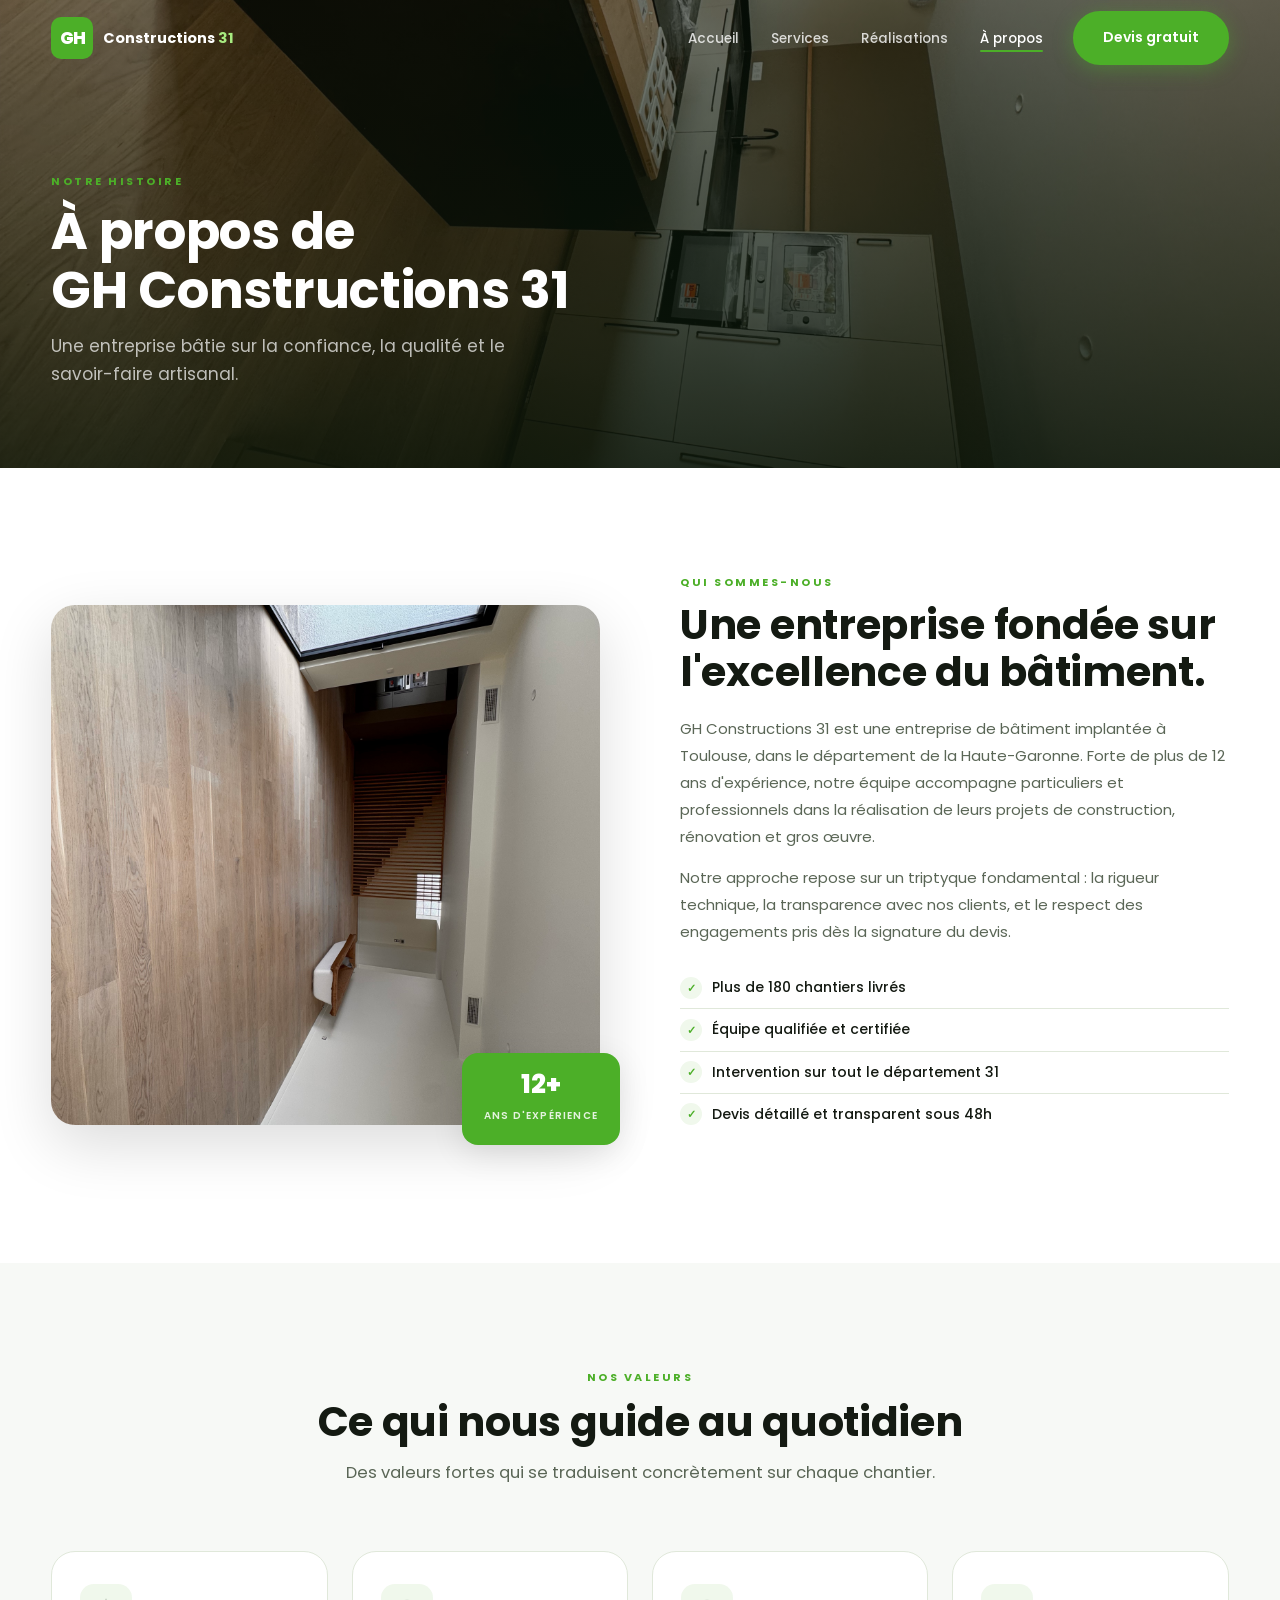
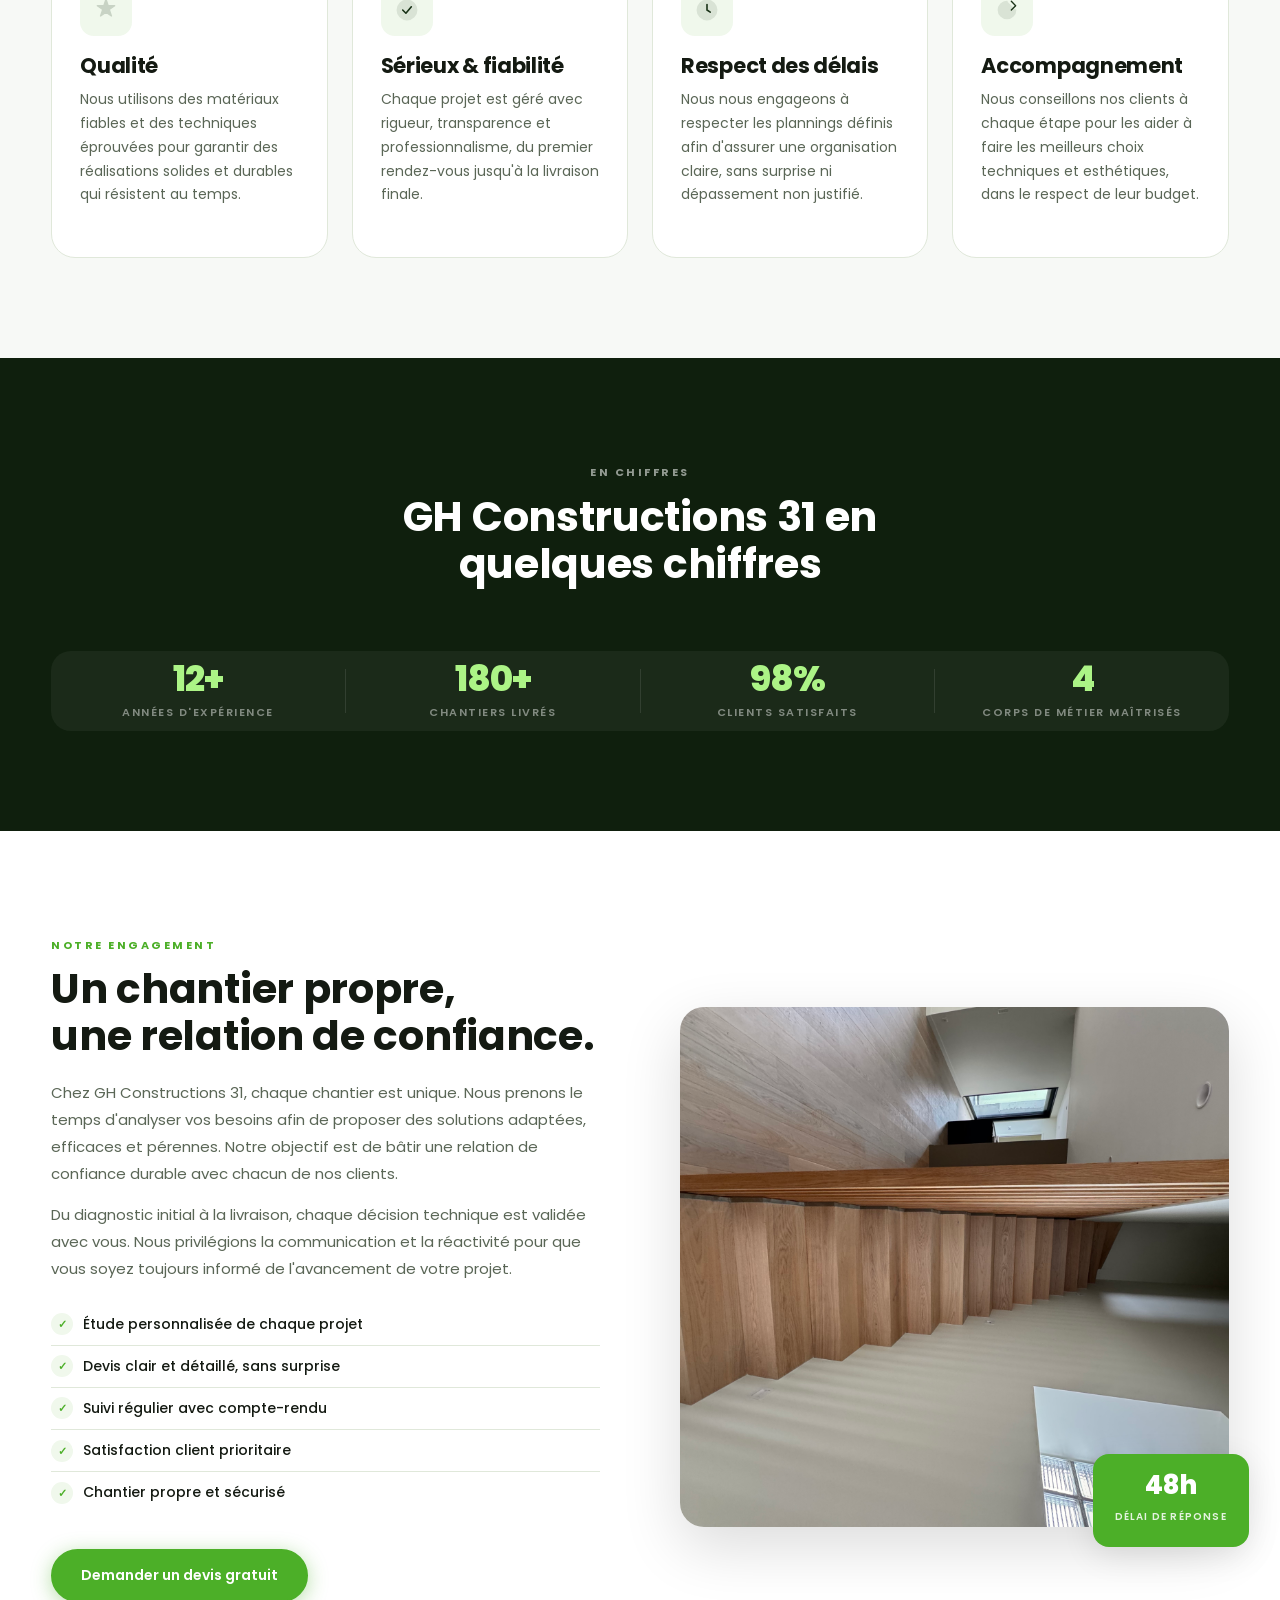
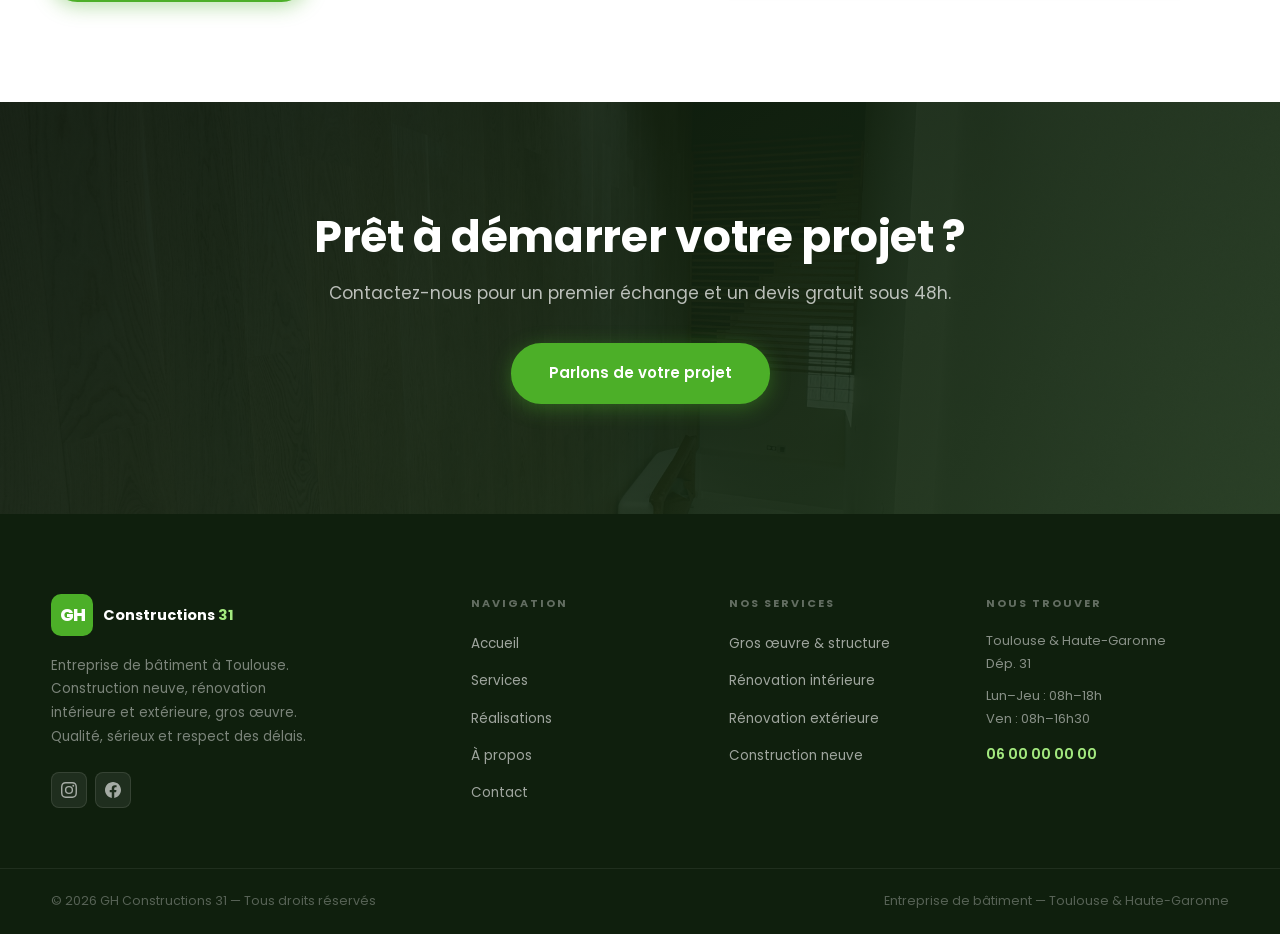
==== about.html @ eb7b786c "Site vitrine termine" ====
<!DOCTYPE html>
<html lang="fr">
<head>
    <meta charset="UTF-8">
    <meta name="viewport" content="width=device-width, initial-scale=1.0">
    <title>À propos | GH Constructions 31 – Notre équipe</title>
    <meta name="description" content="Découvrez l'équipe GH Constructions 31, entreprise de bâtiment à Toulouse. Savoir-faire, valeurs et engagement qualité depuis plus de 12 ans.">
    <link rel="preconnect" href="https://fonts.googleapis.com">
    <link rel="preconnect" href="https://fonts.gstatic.com" crossorigin>
    <link href="https://fonts.googleapis.com/css2?family=Poppins:wght@300;400;500;600;700;800&display=swap" rel="stylesheet">
    <link rel="stylesheet" href="css/style.css">
</head>
<body>

<!-- ================= HEADER ================= -->
<header id="header">
    <div class="container header-inner">
        <a href="index.html" class="logo" aria-label="GH Constructions 31 – Accueil">
            <span class="logo-gh">GH</span>
            <span class="logo-label">Constructions <em>31</em></span>
        </a>
        <nav id="nav">
            <ul class="nav-links">
                <li><a href="index.html">Accueil</a></li>
                <li><a href="services.html">Services</a></li>
                <li><a href="realisations.html">Réalisations</a></li>
                <li><a href="about.html" class="active">À propos</a></li>
            </ul>
        </nav>
        <a href="index.html#contact" class="btn btn-primary nav-cta">Devis gratuit</a>
        <button class="burger" id="burger" aria-label="Ouvrir le menu" aria-expanded="false">
            <span></span><span></span><span></span>
        </button>
    </div>
</header>

<!-- ================= MOBILE NAV ================= -->
<div class="mobile-nav" id="mobileNav" aria-hidden="true">
    <ul>
        <li><a href="index.html">Accueil</a></li>
        <li><a href="services.html">Services</a></li>
        <li><a href="realisations.html">Réalisations</a></li>
        <li><a href="about.html">À propos</a></li>
        <li><a href="index.html#contact" class="btn btn-primary">Devis gratuit</a></li>
    </ul>
    <div class="mobile-nav-social">
        <a href="https://www.instagram.com/gh_construction_31/" target="_blank" rel="noreferrer">Instagram</a>
        <a href="https://www.facebook.com/GHCONSTRUCTIONS31/" target="_blank" rel="noreferrer">Facebook</a>
    </div>
</div>

<main>

    <!-- ================= PAGE HERO ================= -->
    <section class="page-hero" style="background-image:url('assets/chantier2.jpeg')">
        <div class="container page-hero-content">
            <span class="kicker">Notre histoire</span>
            <h1>À propos de<br>GH Constructions 31</h1>
            <p>Une entreprise bâtie sur la confiance, la qualité et le savoir-faire artisanal.</p>
        </div>
    </section>

    <!-- ================= PRÉSENTATION ================= -->
    <section class="section">
        <div class="container about-split">
            <div class="about-image fade-up">
                <img src="assets/chantier1.jpeg" alt="Chantier GH Constructions 31 – gros œuvre Toulouse" loading="lazy">
                <div class="about-badge">
                    <strong>12+</strong>
                    <span>Ans d'expérience</span>
                </div>
            </div>
            <div class="about-text fade-up">
                <span class="kicker">Qui sommes-nous</span>
                <h2>Une entreprise fondée sur l'excellence du bâtiment.</h2>
                <p>GH Constructions 31 est une entreprise de bâtiment implantée à Toulouse, dans le département de la Haute-Garonne. Forte de plus de 12 ans d'expérience, notre équipe accompagne particuliers et professionnels dans la réalisation de leurs projets de construction, rénovation et gros œuvre.</p>
                <p>Notre approche repose sur un triptyque fondamental : la rigueur technique, la transparence avec nos clients, et le respect des engagements pris dès la signature du devis.</p>
                <ul class="about-checks">
                    <li>Plus de 180 chantiers livrés</li>
                    <li>Équipe qualifiée et certifiée</li>
                    <li>Intervention sur tout le département 31</li>
                    <li>Devis détaillé et transparent sous 48h</li>
                </ul>
            </div>
        </div>
    </section>

    <!-- ================= VALEURS ================= -->
    <section class="section section-alt">
        <div class="container">
            <div class="section-header">
                <span class="kicker">Nos valeurs</span>
                <h2>Ce qui nous guide au quotidien</h2>
                <p>Des valeurs fortes qui se traduisent concrètement sur chaque chantier.</p>
            </div>
            <div class="services-grid">
                <div class="service-card">
                    <div class="service-icon">
                        <svg viewBox="0 0 48 48" fill="none"><path d="M24 4l4 12h12l-10 7 4 12-10-7-10 7 4-12L8 16h12z" stroke="currentColor" stroke-width="2.5" stroke-linejoin="round" fill="currentColor" opacity=".18"/></svg>
                    </div>
                    <h3>Qualité</h3>
                    <p>Nous utilisons des matériaux fiables et des techniques éprouvées pour garantir des réalisations solides et durables qui résistent au temps.</p>
                </div>
                <div class="service-card">
                    <div class="service-icon">
                        <svg viewBox="0 0 48 48" fill="none"><circle cx="24" cy="24" r="18" stroke="currentColor" stroke-width="2.5" fill="currentColor" opacity=".1"/><path d="M16 24l6 6 10-12" stroke="currentColor" stroke-width="3" stroke-linecap="round" stroke-linejoin="round"/></svg>
                    </div>
                    <h3>Sérieux & fiabilité</h3>
                    <p>Chaque projet est géré avec rigueur, transparence et professionnalisme, du premier rendez-vous jusqu'à la livraison finale.</p>
                </div>
                <div class="service-card">
                    <div class="service-icon">
                        <svg viewBox="0 0 48 48" fill="none"><circle cx="24" cy="24" r="18" stroke="currentColor" stroke-width="2.5" fill="currentColor" opacity=".1"/><path d="M24 14v10l6 4" stroke="currentColor" stroke-width="3" stroke-linecap="round"/></svg>
                    </div>
                    <h3>Respect des délais</h3>
                    <p>Nous nous engageons à respecter les plannings définis afin d'assurer une organisation claire, sans surprise ni dépassement non justifié.</p>
                </div>
                <div class="service-card">
                    <div class="service-icon">
                        <svg viewBox="0 0 48 48" fill="none"><path d="M24 8C15.2 8 8 15.2 8 24s7.2 16 16 16 16-7.2 16-16" stroke="currentColor" stroke-width="2.5" stroke-linecap="round" fill="currentColor" opacity=".1"/><path d="M32 8l8 8-8 8" stroke="currentColor" stroke-width="2.5" stroke-linecap="round" stroke-linejoin="round"/></svg>
                    </div>
                    <h3>Accompagnement</h3>
                    <p>Nous conseillons nos clients à chaque étape pour les aider à faire les meilleurs choix techniques et esthétiques, dans le respect de leur budget.</p>
                </div>
            </div>
        </div>
    </section>

    <!-- ================= CHIFFRES CLÉS ================= -->
    <section class="section section-dark">
        <div class="container">
            <div class="section-header section-header--light">
                <span class="kicker kicker--light">En chiffres</span>
                <h2>GH Constructions 31 en quelques chiffres</h2>
            </div>
            <div class="stats-row" style="gap:0; background:rgba(255,255,255,.05); border-radius:20px; padding:10px 0;">
                <div class="stat">
                    <strong>12+</strong>
                    <span>Années d'expérience</span>
                </div>
                <div class="stat-divider"></div>
                <div class="stat">
                    <strong>180+</strong>
                    <span>Chantiers livrés</span>
                </div>
                <div class="stat-divider"></div>
                <div class="stat">
                    <strong>98%</strong>
                    <span>Clients satisfaits</span>
                </div>
                <div class="stat-divider"></div>
                <div class="stat">
                    <strong>4</strong>
                    <span>Corps de métier maîtrisés</span>
                </div>
            </div>
        </div>
    </section>

    <!-- ================= ENGAGEMENT ================= -->
    <section class="section">
        <div class="container about-split">
            <div class="about-text fade-up">
                <span class="kicker">Notre engagement</span>
                <h2>Un chantier propre,<br>une relation de confiance.</h2>
                <p>Chez GH Constructions 31, chaque chantier est unique. Nous prenons le temps d'analyser vos besoins afin de proposer des solutions adaptées, efficaces et pérennes. Notre objectif est de bâtir une relation de confiance durable avec chacun de nos clients.</p>
                <p>Du diagnostic initial à la livraison, chaque décision technique est validée avec vous. Nous privilégions la communication et la réactivité pour que vous soyez toujours informé de l'avancement de votre projet.</p>
                <ul class="about-checks">
                    <li>Étude personnalisée de chaque projet</li>
                    <li>Devis clair et détaillé, sans surprise</li>
                    <li>Suivi régulier avec compte-rendu</li>
                    <li>Satisfaction client prioritaire</li>
                    <li>Chantier propre et sécurisé</li>
                </ul>
                <a href="index.html#contact" class="btn btn-primary" style="margin-top:8px">Demander un devis gratuit</a>
            </div>
            <div class="about-image fade-up">
                <img src="assets/chantier3.jpeg" alt="Suivi de chantier GH Constructions 31" loading="lazy">
                <div class="about-badge">
                    <strong>48h</strong>
                    <span>Délai de réponse</span>
                </div>
            </div>
        </div>
    </section>

    <!-- ================= CTA ================= -->
    <section class="cta-banner">
        <div class="cta-banner-bg" style="background-image:url('assets/chantier1.jpeg')"></div>
        <div class="cta-banner-overlay"></div>
        <div class="container cta-banner-content">
            <h2>Prêt à démarrer votre projet ?</h2>
            <p>Contactez-nous pour un premier échange et un devis gratuit sous 48h.</p>
            <a href="index.html#contact" class="btn btn-primary btn-lg">Parlons de votre projet</a>
        </div>
    </section>

</main>

<!-- ================= FOOTER ================= -->
<footer>
    <div class="container footer-grid">
        <div class="footer-brand">
            <a href="index.html" class="logo" aria-label="GH Constructions 31">
                <span class="logo-gh">GH</span>
                <span class="logo-label">Constructions <em>31</em></span>
            </a>
            <p>Entreprise de bâtiment à Toulouse. Construction neuve, rénovation intérieure et extérieure, gros œuvre. Qualité, sérieux et respect des délais.</p>
            <div class="footer-social">
                <a href="https://www.instagram.com/gh_construction_31/" target="_blank" rel="noreferrer" aria-label="Instagram">
                    <svg viewBox="0 0 24 24" fill="currentColor"><path d="M12 2.163c3.204 0 3.584.012 4.85.07 3.252.148 4.771 1.691 4.919 4.919.058 1.265.069 1.645.069 4.849 0 3.205-.012 3.584-.069 4.849-.149 3.225-1.664 4.771-4.919 4.919-1.266.058-1.644.07-4.85.07-3.204 0-3.584-.012-4.849-.07-3.26-.149-4.771-1.699-4.919-4.92-.058-1.265-.07-1.644-.07-4.849 0-3.204.013-3.583.07-4.849.149-3.227 1.664-4.771 4.919-4.919 1.266-.057 1.645-.069 4.849-.069zM12 0C8.741 0 8.333.014 7.053.072 2.695.272.273 2.69.073 7.052.014 8.333 0 8.741 0 12c0 3.259.014 3.668.072 4.948.2 4.358 2.618 6.78 6.98 6.98C8.333 23.986 8.741 24 12 24c3.259 0 3.668-.014 4.948-.072 4.354-.2 6.782-2.618 6.979-6.98.059-1.28.073-1.689.073-4.948 0-3.259-.014-3.667-.072-4.947-.196-4.354-2.617-6.78-6.979-6.98C15.668.014 15.259 0 12 0zm0 5.838a6.162 6.162 0 100 12.324 6.162 6.162 0 000-12.324zM12 16a4 4 0 110-8 4 4 0 010 8zm6.406-11.845a1.44 1.44 0 100 2.881 1.44 1.44 0 000-2.881z"/></svg>
                </a>
                <a href="https://www.facebook.com/GHCONSTRUCTIONS31/" target="_blank" rel="noreferrer" aria-label="Facebook">
                    <svg viewBox="0 0 24 24" fill="currentColor"><path d="M24 12.073c0-6.627-5.373-12-12-12s-12 5.373-12 12c0 5.99 4.388 10.954 10.125 11.854v-8.385H7.078v-3.47h3.047V9.43c0-3.007 1.792-4.669 4.533-4.669 1.312 0 2.686.235 2.686.235v2.953H15.83c-1.491 0-1.956.925-1.956 1.874v2.25h3.328l-.532 3.47h-2.796v8.385C19.612 23.027 24 18.062 24 12.073z"/></svg>
                </a>
            </div>
        </div>
        <div class="footer-nav">
            <h4>Navigation</h4>
            <ul>
                <li><a href="index.html">Accueil</a></li>
                <li><a href="services.html">Services</a></li>
                <li><a href="realisations.html">Réalisations</a></li>
                <li><a href="about.html">À propos</a></li>
                <li><a href="index.html#contact">Contact</a></li>
            </ul>
        </div>
        <div class="footer-nav">
            <h4>Nos services</h4>
            <ul>
                <li><a href="services.html">Gros œuvre & structure</a></li>
                <li><a href="services.html">Rénovation intérieure</a></li>
                <li><a href="services.html">Rénovation extérieure</a></li>
                <li><a href="services.html">Construction neuve</a></li>
            </ul>
        </div>
        <div class="footer-contact">
            <h4>Nous trouver</h4>
            <p>Toulouse &amp; Haute-Garonne<br>Dép. 31</p>
            <p>Lun–Jeu : 08h–18h<br>Ven : 08h–16h30</p>
            <a href="tel:+33600000000">06 00 00 00 00</a>
        </div>
    </div>
    <div class="footer-bottom">
        <div class="container">
            <p>© 2026 GH Constructions 31 — Tous droits réservés</p>
            <p>Entreprise de bâtiment — Toulouse &amp; Haute-Garonne</p>
        </div>
    </div>
</footer>

<script src="js/main.js"></script>
</body>
</html>
---- css/style.css ----
/* ================================================
   GH CONSTRUCTIONS 31 — CSS PREMIUM
================================================ */

/* -----------------------------------------------
   VARIABLES
----------------------------------------------- */
:root {
    --green:        #4caf28;
    --green-dark:   #0f1f0d;
    --green-mid:    #1a3318;
    --green-pale:   #f0f8ec;
    --white:        #ffffff;
    --off-white:    #f7f9f6;
    --text:         #141a12;
    --text-muted:   #5a6656;
    --border:       #e0e8da;
    --gold:         #c8a96e;
    --shadow-sm:    0 2px 12px rgba(0,0,0,.07);
    --shadow-md:    0 8px 32px rgba(0,0,0,.10);
    --shadow-lg:    0 20px 60px rgba(0,0,0,.14);
    --r-sm:  8px;
    --r-md:  16px;
    --r-lg:  24px;
    --ease:  cubic-bezier(.4,0,.2,1);
}

/* -----------------------------------------------
   RESET
----------------------------------------------- */
*, *::before, *::after { margin:0; padding:0; box-sizing:border-box; }
html { scroll-behavior:smooth; }

body {
    font-family: "Poppins", sans-serif;
    color: var(--text);
    background: var(--white);
    line-height: 1.65;
    -webkit-font-smoothing: antialiased;
}

img  { max-width:100%; display:block; }
a    { color:inherit; text-decoration:none; }
ul   { list-style:none; }

.container { width:92%; max-width:1240px; margin:0 auto; }

/* -----------------------------------------------
   TYPOGRAPHY
----------------------------------------------- */
h1,h2,h3 { font-weight:700; line-height:1.15; letter-spacing:-.3px; }
h2 { font-size:clamp(30px,3.2vw,46px); }
h3 { font-size:clamp(17px,1.8vw,21px); }

.kicker {
    display:inline-block;
    font-size:11px; font-weight:700;
    letter-spacing:2.5px; text-transform:uppercase;
    color:var(--green); margin-bottom:12px;
}
.kicker--light { color:rgba(255,255,255,.55); }

.section-header { text-align:center; max-width:660px; margin:0 auto 64px; }
.section-header h2 { margin-bottom:14px; }
.section-header p  { color:var(--text-muted); font-size:16.5px; line-height:1.7; }
.section-header--light h2 { color:var(--white); }
.section-header--light p  { color:rgba(255,255,255,.65); }

/* -----------------------------------------------
   BUTTONS
----------------------------------------------- */
.btn {
    display:inline-flex; align-items:center; gap:8px;
    padding:13px 28px;
    border-radius:999px;
    font-family:"Poppins",sans-serif; font-size:14px; font-weight:600;
    cursor:pointer; border:2px solid transparent;
    transition:all .22s var(--ease);
    white-space:nowrap;
}
.btn svg { width:17px; height:17px; flex-shrink:0; }

.btn-primary {
    background:var(--green); color:var(--white); border-color:var(--green);
    box-shadow:0 4px 20px rgba(76,175,40,.4);
}
.btn-primary:hover {
    background:var(--green-mid); border-color:var(--green-mid);
    transform:translateY(-2px); box-shadow:0 8px 28px rgba(76,175,40,.35);
}
.btn-outline {
    background:transparent; color:var(--white);
    border-color:rgba(255,255,255,.5);
}
.btn-outline:hover {
    background:var(--white); color:var(--text);
    border-color:var(--white); transform:translateY(-2px);
}
.btn-ghost {
    background:rgba(255,255,255,.1); color:var(--white);
    border-color:rgba(255,255,255,.25); backdrop-filter:blur(8px);
}
.btn-ghost:hover { background:rgba(255,255,255,.2); transform:translateY(-2px); }
.btn-lg { padding:16px 36px; font-size:15px; }
.btn-block { width:100%; justify-content:center; }

/* -----------------------------------------------
   HEADER
----------------------------------------------- */
#header {
    position:fixed; top:0; left:0; right:0; z-index:900;
    background:transparent;
    transition:background .3s, box-shadow .3s, padding .3s;
}
#header.scrolled {
    background:rgba(15,31,13,.97);
    backdrop-filter:blur(12px);
    box-shadow:0 4px 24px rgba(0,0,0,.25);
}

.header-inner {
    display:flex; align-items:center; gap:20px; height:76px;
}

/* LOGO */
.logo { display:flex; align-items:center; gap:10px; flex-shrink:0; }

.logo-gh {
    display:flex; align-items:center; justify-content:center;
    width:42px; height:42px;
    background:var(--green); color:var(--white);
    font-size:17px; font-weight:800;
    border-radius:10px; letter-spacing:-1px; flex-shrink:0;
}
.logo-label {
    font-size:14.5px; font-weight:700;
    color:var(--white); line-height:1.25;
}
.logo-label em { font-style:normal; color:rgba(180,255,140,.9); }

/* NAV */
#nav { margin-left:auto; }
.nav-links { display:flex; align-items:center; gap:32px; }
.nav-links a {
    font-size:13.5px; font-weight:500;
    color:rgba(255,255,255,.8);
    position:relative; transition:color .2s;
}
.nav-links a::after {
    content:''; position:absolute; bottom:-4px; left:0;
    width:0; height:2px; background:var(--green);
    border-radius:2px; transition:width .2s;
}
.nav-links a:hover, .nav-links a.active { color:var(--white); }
.nav-links a:hover::after, .nav-links a.active::after { width:100%; }
.nav-cta { margin-left:10px; }

/* BURGER */
.burger {
    display:none; flex-direction:column; justify-content:center; gap:5px;
    width:40px; height:40px;
    background:rgba(255,255,255,.08); border:1px solid rgba(255,255,255,.18);
    border-radius:8px; cursor:pointer; padding:8px; margin-left:auto;
    transition:background .2s;
}
.burger span { display:block; height:2px; background:var(--white); border-radius:2px; transition:all .3s; }
.burger.open span:nth-child(1) { transform:translateY(7px) rotate(45deg); }
.burger.open span:nth-child(2) { opacity:0; transform:scaleX(0); }
.burger.open span:nth-child(3) { transform:translateY(-7px) rotate(-45deg); }

/* MOBILE NAV */
.mobile-nav {
    position:fixed; inset:0; z-index:800;
    background:var(--green-dark);
    display:flex; flex-direction:column;
    align-items:center; justify-content:center; gap:32px;
    opacity:0; pointer-events:none; transform:translateY(-12px);
    transition:opacity .25s, transform .25s;
}
.mobile-nav.open { opacity:1; pointer-events:all; transform:translateY(0); }
.mobile-nav ul { display:flex; flex-direction:column; align-items:center; gap:28px; }
.mobile-nav ul a { font-size:22px; font-weight:600; color:var(--white); transition:color .2s; }
.mobile-nav ul a:hover { color:rgba(180,255,140,.9); }
.mobile-nav-social { display:flex; gap:20px; }
.mobile-nav-social a {
    font-size:12px; font-weight:600;
    color:rgba(255,255,255,.45); letter-spacing:1.5px; text-transform:uppercase;
    transition:color .2s;
}
.mobile-nav-social a:hover { color:var(--white); }

/* -----------------------------------------------
   SECTIONS
----------------------------------------------- */
.section { padding:100px 0; }
.section-dark { background:var(--green-dark); }
.section-alt  { background:var(--off-white); }

/* -----------------------------------------------
   HERO — plein écran, dégradé directionnel
----------------------------------------------- */
.hero {
    position:relative;
    min-height:100vh;
    display:flex; flex-direction:column;
    overflow:hidden;
}

.hero-bg {
    position:absolute; inset:0;
    background-size:cover; background-position:center 30%;
    will-change:transform;
}

.hero-overlay {
    position:absolute; inset:0;
    background:linear-gradient(
        105deg,
        rgba(10,22,10,.92) 0%,
        rgba(10,22,10,.82) 35%,
        rgba(10,22,10,.45) 65%,
        rgba(10,22,10,.15) 100%
    );
}

.hero-content {
    position:relative; z-index:2;
    padding:140px 0 60px;
    max-width:620px;
    flex:1;
    display:flex; flex-direction:column; justify-content:center;
}

.hero-badge {
    display:inline-flex; align-items:center; gap:6px;
    background:rgba(76,175,40,.15);
    border:1px solid rgba(76,175,40,.35);
    color:rgba(180,255,140,.9);
    font-size:11px; font-weight:600; letter-spacing:2px; text-transform:uppercase;
    padding:6px 16px; border-radius:999px; margin-bottom:28px;
    width:fit-content;
}

.hero-content h1 {
    font-size:clamp(44px,6vw,78px); font-weight:800;
    color:var(--white); line-height:1.04;
    margin-bottom:22px; letter-spacing:-2px;
}
.hero-accent { color:rgba(130,220,80,.95); font-style:italic; }

.hero-content > p {
    font-size:clamp(15px,1.4vw,18px);
    color:rgba(255,255,255,.72);
    max-width:500px; margin-bottom:38px; line-height:1.75;
}

.hero-actions { display:flex; flex-wrap:wrap; gap:12px; align-items:center; }

/* STATS BAR */
.hero-stats {
    position:relative; z-index:2;
    background:rgba(10,22,10,.75);
    backdrop-filter:blur(20px);
    border-top:1px solid rgba(255,255,255,.08);
}

.stats-row {
    display:flex; align-items:stretch;
    padding:32px 0;
}

.stat {
    flex:1; text-align:center;
    padding:0 20px;
    display:flex; flex-direction:column; align-items:center; justify-content:center;
}

.stat strong {
    display:block; font-size:clamp(26px,2.8vw,40px); font-weight:800;
    color:rgba(180,255,140,.95); letter-spacing:-1px; line-height:1;
    margin-bottom:6px;
}
.stat span {
    font-size:11px; font-weight:600; letter-spacing:1.5px; text-transform:uppercase;
    color:rgba(255,255,255,.45);
}

.stat-divider {
    width:1px; background:rgba(255,255,255,.1);
    flex-shrink:0; margin:8px 0;
}

/* SCROLL HINT */
.scroll-hint {
    position:absolute; bottom:calc(100px + 16px); left:50%;
    transform:translateX(-50%);
    z-index:2; width:38px; height:38px;
    border:1.5px solid rgba(255,255,255,.25); border-radius:50%;
    display:flex; align-items:center; justify-content:center;
    color:rgba(255,255,255,.5); animation:bounce 2.5s infinite;
}
.scroll-hint svg { width:16px; height:16px; }

@keyframes bounce {
    0%,100% { transform:translateX(-50%) translateY(0); opacity:.5; }
    50%      { transform:translateX(-50%) translateY(8px); opacity:1; }
}

/* PAGE HERO */
.page-hero {
    position:relative; padding:160px 0 80px;
    background-size:cover; background-position:center;
    min-height:52vh; display:flex; align-items:flex-end;
}
.page-hero::after {
    content:''; position:absolute; inset:0;
    background:linear-gradient(to bottom, rgba(10,22,10,.55) 0%, rgba(10,22,10,.88) 100%);
}
.page-hero-content { position:relative; z-index:1; color:var(--white); }
.page-hero-content h1 { font-size:clamp(30px,4vw,52px); color:var(--white); margin-bottom:12px; }
.page-hero-content p  { font-size:17px; color:rgba(255,255,255,.7); max-width:500px; }

/* -----------------------------------------------
   SERVICES GRID
----------------------------------------------- */
.services-intro {
    display:grid; grid-template-columns:1fr 1.15fr;
    gap:80px; align-items:center;
    margin-bottom:72px;
}
.services-intro-text .kicker { margin-bottom:10px; }
.services-intro-text h2 { margin-bottom:18px; }
.services-intro-text p { color:var(--text-muted); font-size:15.5px; line-height:1.75; margin-bottom:14px; }

.services-intro-img {
    position:relative;
    border-radius:var(--r-lg); overflow:hidden;
    box-shadow:var(--shadow-lg);
}
.services-intro-img img {
    width:100%; height:480px;
    object-fit:cover; display:block;
    transition:transform .6s var(--ease);
}
.services-intro-img:hover img { transform:scale(1.03); }
.services-intro-img::after {
    content:'';
    position:absolute; inset:0;
    background:linear-gradient(to top, rgba(10,22,10,.5) 0%, transparent 50%);
    pointer-events:none;
}

.services-grid {
    display:grid; grid-template-columns:repeat(auto-fit,minmax(250px,1fr));
    gap:24px;
}

.service-card {
    background:var(--white);
    border:1px solid var(--border);
    border-radius:var(--r-lg); padding:32px 28px;
    position:relative; overflow:hidden;
    transition:transform .25s var(--ease), box-shadow .25s var(--ease), border-color .25s var(--ease);
}
.service-card::before {
    content:''; position:absolute; top:0; left:0; right:0; height:3px;
    background:linear-gradient(90deg,var(--green),rgba(130,220,80,.6));
    transform:scaleX(0); transform-origin:left; transition:transform .3s var(--ease);
}
.service-card:hover { transform:translateY(-5px); box-shadow:var(--shadow-lg); border-color:rgba(76,175,40,.3); }
.service-card:hover::before { transform:scaleX(1); }

.service-icon {
    width:52px; height:52px; border-radius:14px;
    background:var(--green-pale); display:flex;
    align-items:center; justify-content:center;
    margin-bottom:18px; color:var(--green-mid);
}
.service-icon svg { width:26px; height:26px; }

.service-number {
    position:absolute; top:20px; right:22px;
    font-size:42px; font-weight:800; color:var(--border);
    line-height:1; letter-spacing:-2px;
}
.service-card h3 { margin-bottom:10px; }
.service-card p { color:var(--text-muted); font-size:14px; line-height:1.7; margin-bottom:18px; }

.service-link {
    font-size:13px; font-weight:600; color:var(--green);
    display:inline-flex; align-items:center; gap:4px;
    transition:gap .2s, color .2s;
}
.service-link:hover { gap:8px; color:var(--green-mid); }

/* -----------------------------------------------
   PORTFOLIO DARK
----------------------------------------------- */
.portfolio-grid {
    display:grid;
    grid-template-columns:1.5fr 1fr;
    grid-template-rows:260px 260px;
    gap:14px;
}
.portfolio-card { position:relative; border-radius:var(--r-md); overflow:hidden; cursor:pointer; }
.portfolio-card--large { grid-row:span 2; }
.portfolio-card img { width:100%; height:100%; object-fit:cover; transition:transform .5s var(--ease); }
.portfolio-card:hover img { transform:scale(1.05); }

.portfolio-overlay {
    position:absolute; inset:0;
    background:linear-gradient(to top, rgba(10,22,10,.92) 0%, rgba(10,22,10,.2) 55%, transparent 100%);
    padding:24px; display:flex; flex-direction:column; justify-content:flex-end;
    opacity:0; transition:opacity .3s;
}
.portfolio-card:hover .portfolio-overlay { opacity:1; }
.portfolio-overlay .tag {
    display:inline-block; background:var(--green); color:var(--white);
    font-size:10px; font-weight:700; letter-spacing:1.5px; text-transform:uppercase;
    padding:3px 10px; border-radius:999px; margin-bottom:7px; width:fit-content;
}
.portfolio-overlay h3 { color:var(--white); font-size:17px; margin-bottom:3px; }
.portfolio-overlay p  { color:rgba(255,255,255,.65); font-size:13px; }
.section-cta { text-align:center; margin-top:48px; }

/* -----------------------------------------------
   PROCESS STEPS
----------------------------------------------- */
.process-steps { display:flex; align-items:flex-start; }
.process-step {
    flex:1; text-align:center; padding:0 20px;
}
.step-number {
    width:60px; height:60px; background:var(--green); color:var(--white);
    border-radius:50%; font-size:18px; font-weight:800;
    display:flex; align-items:center; justify-content:center;
    margin:0 auto 18px; box-shadow:0 6px 20px rgba(76,175,40,.4);
}
.step-content h3 { font-size:15.5px; margin-bottom:8px; }
.step-content p   { font-size:13.5px; color:var(--text-muted); line-height:1.6; }
.process-connector {
    flex-shrink:0; width:50px; height:2px;
    background:rgba(76,175,40,.25); margin-top:30px; position:relative;
}
.process-connector::after {
    content:''; position:absolute; right:-5px; top:-4px;
    width:10px; height:10px; background:var(--green); border-radius:50%;
}

/* -----------------------------------------------
   ABOUT SPLIT
----------------------------------------------- */
.about-split { display:grid; grid-template-columns:1fr 1fr; gap:80px; align-items:center; }
.about-image { position:relative; }
.about-image img {
    width:100%; height:520px;
    object-fit:cover; border-radius:var(--r-lg);
    box-shadow:var(--shadow-lg);
    display:block;
}
.about-badge {
    position:absolute; bottom:-20px; right:-20px;
    background:var(--green); color:var(--white);
    padding:18px 22px; border-radius:var(--r-md);
    text-align:center; box-shadow:var(--shadow-md);
}
.about-badge strong { display:block; font-size:26px; font-weight:800; line-height:1; margin-bottom:4px; }
.about-badge span   { font-size:10px; font-weight:600; letter-spacing:1.2px; text-transform:uppercase; opacity:.85; }

.about-text .kicker { margin-bottom:10px; }
.about-text h2 { margin-bottom:20px; }
.about-text p  { color:var(--text-muted); font-size:15px; line-height:1.8; margin-bottom:14px; }

.about-checks { margin:22px 0 28px; }
.about-checks li {
    display:flex; align-items:center; gap:10px;
    font-size:14px; font-weight:500; padding:9px 0;
    border-bottom:1px solid var(--border); color:var(--text);
}
.about-checks li:last-child { border-bottom:none; }
.about-checks li::before {
    content:'✓'; width:22px; height:22px; border-radius:50%;
    background:var(--green-pale); color:var(--green);
    display:flex; align-items:center; justify-content:center;
    font-size:11px; font-weight:800; flex-shrink:0;
}

/* -----------------------------------------------
   GOOGLE REVIEWS SECTION
----------------------------------------------- */
.google-rating-bar {
    display:flex; align-items:center; justify-content:center;
    gap:28px; margin-bottom:52px; flex-wrap:wrap;
}
.google-badge {
    display:flex; align-items:center; gap:14px;
    background:var(--white); border:1.5px solid var(--border);
    border-radius:16px; padding:16px 24px;
    box-shadow:var(--shadow-sm);
}
.google-badge-logo { width:28px; height:28px; flex-shrink:0; }
.google-badge-score strong {
    display:block; font-size:28px; font-weight:800; color:var(--text); line-height:1;
}
.google-badge-score span { font-size:12px; color:var(--text-muted); }
.google-stars { color:#f5a623; font-size:22px; letter-spacing:3px; }
.google-count { font-size:14px; color:var(--text-muted); font-weight:500; }

.reviews-grid {
    display:grid; grid-template-columns:repeat(3,1fr); gap:20px; align-items:start;
}

.review-card {
    background:var(--white); border:1.5px solid var(--border);
    border-radius:var(--r-lg); padding:28px 26px;
    box-shadow:var(--shadow-sm);
    transition:box-shadow .25s, transform .25s;
}
.review-card:hover { box-shadow:var(--shadow-md); transform:translateY(-3px); }
.review-card--featured {
    background:var(--green-dark); border-color:var(--green-dark);
    box-shadow:var(--shadow-lg);
}

.review-header { display:flex; align-items:center; gap:12px; margin-bottom:14px; }
.review-avatar {
    width:44px; height:44px; border-radius:50%; background:var(--green-pale);
    display:flex; align-items:center; justify-content:center;
    font-size:14px; font-weight:700; color:var(--green-mid); flex-shrink:0;
}
.review-card--featured .review-avatar { background:rgba(255,255,255,.12); color:var(--white); }
.review-header-text strong { display:block; font-size:14px; font-weight:600; }
.review-card--featured .review-header-text strong { color:var(--white); }
.review-header-text span { font-size:12px; color:var(--text-muted); }
.review-card--featured .review-header-text span { color:rgba(255,255,255,.45); }

.review-stars { color:#f5a623; font-size:16px; letter-spacing:2px; margin-bottom:12px; }

.review-card blockquote {
    font-size:14px; line-height:1.72; color:var(--text-muted);
    font-style:italic; border:none; padding:0;
}
.review-card--featured blockquote { color:rgba(255,255,255,.7); }

.review-date { font-size:11.5px; color:var(--text-muted); margin-top:14px; opacity:.7; }
.review-card--featured .review-date { color:rgba(255,255,255,.35); }

.reviews-cta { text-align:center; margin-top:44px; }
.reviews-cta a {
    display:inline-flex; align-items:center; gap:8px;
    font-size:14px; font-weight:600; color:var(--text);
    padding:12px 24px; border:1.5px solid var(--border);
    border-radius:999px; transition:all .2s;
}
.reviews-cta a:hover { border-color:var(--green); color:var(--green); }
.reviews-cta a svg { width:18px; height:18px; }

/* -----------------------------------------------
   CTA BANNER
----------------------------------------------- */
.cta-banner {
    position:relative; overflow:hidden;
    padding:110px 0; text-align:center;
}
.cta-banner-bg {
    position:absolute; inset:0;
    background-size:cover; background-position:center;
}
.cta-banner-overlay {
    position:absolute; inset:0;
    background:linear-gradient(135deg, rgba(10,22,10,.93) 0%, rgba(26,51,24,.88) 100%);
}
.cta-banner-content { position:relative; z-index:1; }
.cta-banner-content h2 { font-size:clamp(26px,3.5vw,44px); color:var(--white); margin-bottom:16px; }
.cta-banner-content p  { font-size:17px; color:rgba(255,255,255,.7); margin-bottom:36px; }

/* -----------------------------------------------
   CONTACT
----------------------------------------------- */
.contact-layout { display:grid; grid-template-columns:1fr 1.5fr; gap:64px; align-items:start; }
.contact-info { padding-top:4px; }
.contact-item { display:flex; align-items:flex-start; gap:14px; margin-bottom:26px; }
.contact-icon {
    width:42px; height:42px; border-radius:12px;
    background:var(--green-pale); display:flex;
    align-items:center; justify-content:center; color:var(--green); flex-shrink:0;
}
.contact-icon svg { width:19px; height:19px; }
.contact-item strong { display:block; font-size:12px; font-weight:700; text-transform:uppercase; letter-spacing:.8px; color:var(--text-muted); margin-bottom:3px; }
.contact-item a, .contact-item span { font-size:14.5px; font-weight:500; }
.contact-item a:hover { color:var(--green); }

.contact-social { display:flex; gap:10px; margin-top:28px; padding-top:24px; border-top:1px solid var(--border); }
.social-link {
    display:flex; align-items:center; gap:7px;
    padding:8px 16px; background:var(--off-white);
    border:1.5px solid var(--border); border-radius:999px;
    font-size:13px; font-weight:600; transition:all .2s;
}
.social-link svg { width:15px; height:15px; }
.social-link:hover { background:var(--green); color:var(--white); border-color:var(--green); }

.contact-form-wrap {
    background:var(--white); border:1.5px solid var(--border);
    border-radius:var(--r-lg); padding:40px; box-shadow:var(--shadow-md);
}
.form-row { display:grid; grid-template-columns:1fr 1fr; gap:14px; }
.form-group { display:flex; flex-direction:column; gap:5px; margin-bottom:14px; }
.form-group label { font-size:12.5px; font-weight:600; color:var(--text); }
.form-group input, .form-group select, .form-group textarea {
    padding:12px 15px;
    border:1.5px solid var(--border); border-radius:var(--r-sm);
    font-family:"Poppins",sans-serif; font-size:14px;
    color:var(--text); background:var(--off-white);
    transition:border-color .2s, box-shadow .2s; outline:none;
}
.form-group input:focus, .form-group select:focus, .form-group textarea:focus {
    border-color:var(--green); box-shadow:0 0 0 3px rgba(76,175,40,.12); background:var(--white);
}
.form-group textarea { resize:vertical; min-height:110px; }
.form-success { text-align:center; padding:40px 24px; display:none; }
.form-success h3 { color:var(--green); margin-bottom:8px; font-size:20px; }
.form-success p  { color:var(--text-muted); }

/* -----------------------------------------------
   FOOTER
----------------------------------------------- */
footer { background:var(--green-dark); color:var(--white); }
.footer-grid {
    display:grid; grid-template-columns:1.8fr 1fr 1fr 1.2fr;
    gap:56px; padding:80px 0 60px;
}
.footer-brand .logo { margin-bottom:18px; }
.footer-brand p { font-size:13.5px; color:rgba(255,255,255,.45); line-height:1.75; max-width:260px; margin-bottom:24px; }
.footer-social { display:flex; gap:8px; }
.footer-social a {
    width:36px; height:36px;
    background:rgba(255,255,255,.07); border:1px solid rgba(255,255,255,.1);
    border-radius:8px; display:flex; align-items:center; justify-content:center;
    color:rgba(255,255,255,.6); transition:all .2s;
}
.footer-social a svg { width:16px; height:16px; }
.footer-social a:hover { background:var(--green); border-color:var(--green); color:var(--white); }
.footer-nav h4, .footer-contact h4 {
    font-size:11px; font-weight:700; letter-spacing:2px; text-transform:uppercase;
    color:rgba(255,255,255,.35); margin-bottom:18px;
}
.footer-nav ul { display:flex; flex-direction:column; gap:11px; }
.footer-nav a { font-size:13.5px; color:rgba(255,255,255,.6); transition:color .2s; }
.footer-nav a:hover { color:rgba(180,255,140,.9); }
.footer-contact p { font-size:13px; color:rgba(255,255,255,.5); line-height:1.75; margin-bottom:10px; }
.footer-contact a { font-size:14.5px; font-weight:600; color:rgba(180,255,140,.9); }
.footer-bottom { border-top:1px solid rgba(255,255,255,.07); padding:22px 0; }
.footer-bottom .container { display:flex; justify-content:space-between; align-items:center; gap:16px; }
.footer-bottom p { font-size:12.5px; color:rgba(255,255,255,.3); }

/* -----------------------------------------------
   GALLERY (réalisations)
----------------------------------------------- */
.gallery-grid { display:grid; grid-template-columns:repeat(3,1fr); gap:18px; }
.gallery-card {
    border-radius:var(--r-md); overflow:hidden;
    position:relative; aspect-ratio:4/3;
}
.gallery-card img { width:100%; height:100%; object-fit:cover; transition:transform .45s var(--ease); }
.gallery-card:hover img { transform:scale(1.06); }
.gallery-info {
    position:absolute; bottom:0; left:0; right:0;
    background:linear-gradient(to top, rgba(10,22,10,.88) 0%, transparent 100%);
    padding:18px 16px 14px;
    transform:translateY(6px); opacity:0; transition:all .25s;
}
.gallery-card:hover .gallery-info { opacity:1; transform:translateY(0); }
.gallery-info .tag {
    display:inline-block; background:var(--green); color:var(--white);
    font-size:10px; font-weight:700; letter-spacing:1.5px; text-transform:uppercase;
    padding:2px 8px; border-radius:999px; margin-bottom:4px;
}
.gallery-info p { font-size:13px; font-weight:600; color:var(--white); }

/* -----------------------------------------------
   BEFORE/AFTER
----------------------------------------------- */
.before-after-grid { display:grid; grid-template-columns:1fr 1fr; gap:24px; margin-bottom:56px; }
.ba-card { border-radius:var(--r-md); overflow:hidden; position:relative; }
.ba-card img { width:100%; height:340px; object-fit:cover; }
.ba-label {
    position:absolute; top:14px; left:14px;
    background:rgba(10,22,10,.82); backdrop-filter:blur(8px);
    color:var(--white); font-size:11px; font-weight:700;
    letter-spacing:2px; text-transform:uppercase;
    padding:5px 14px; border-radius:999px;
}

/* -----------------------------------------------
   SERVICE DETAIL (page services)
----------------------------------------------- */
.service-detail {
    display:grid; grid-template-columns:1fr 1fr; gap:60px;
    align-items:center; margin-bottom:80px; padding-bottom:80px;
    border-bottom:1px solid var(--border);
}
.service-detail:last-of-type { border-bottom:none; }
.service-detail.reverse { direction:rtl; }
.service-detail.reverse > * { direction:ltr; }
.service-detail img {
    width:100%; height:360px; object-fit:cover;
    border-radius:var(--r-lg); box-shadow:var(--shadow-md);
}
.service-detail-text h2 { font-size:clamp(22px,2.5vw,32px); margin-bottom:14px; }
.service-detail-text p  { color:var(--text-muted); font-size:14.5px; line-height:1.78; margin-bottom:13px; }
.service-detail-list { margin-top:18px; display:grid; gap:8px; }
.service-detail-list li {
    display:flex; align-items:center; gap:9px;
    font-size:13.5px; font-weight:500;
}
.service-detail-list li::before { content:''; width:6px; height:6px; background:var(--green); border-radius:50%; flex-shrink:0; }

/* -----------------------------------------------
   ANIMATIONS AU SCROLL
   (JS ajoute .will-anim avant d'observer,
    puis .visible quand l'élément entre en vue)
----------------------------------------------- */
.will-anim {
    opacity:0; transform:translateY(22px);
    transition:opacity .55s var(--ease), transform .55s var(--ease);
}
.will-anim.visible { opacity:1; transform:translateY(0); }

/* Stagger */
.will-anim:nth-child(2) { transition-delay:.08s; }
.will-anim:nth-child(3) { transition-delay:.16s; }
.will-anim:nth-child(4) { transition-delay:.24s; }

/* -----------------------------------------------
   RESPONSIVE
----------------------------------------------- */
@media (max-width:1100px) {
    .services-intro { grid-template-columns:1fr; gap:48px; }
    .services-intro-img { order:-1; }
    .services-intro-img img { height:380px; }
    .footer-grid { grid-template-columns:1fr 1fr; gap:40px; }
    .service-detail { grid-template-columns:1fr; }
    .service-detail.reverse { direction:ltr; }
    .about-split { grid-template-columns:1fr; gap:56px; }
    .about-image img { height:380px; }
    .about-badge { bottom:-12px; right:12px; }
}

@media (max-width:900px) {
    .portfolio-grid { grid-template-columns:1fr; grid-template-rows:auto; }
    .portfolio-card--large { grid-row:span 1; }
    .portfolio-card { height:260px; }
    .portfolio-overlay { opacity:1; }
    .reviews-grid { grid-template-columns:1fr; }
    .process-steps { flex-direction:column; gap:16px; }
    .process-connector { display:none; }
    .process-step { display:flex; align-items:flex-start; gap:14px; text-align:left; }
    .step-number { margin:0; flex-shrink:0; }
    .gallery-grid { grid-template-columns:1fr 1fr; }
    .contact-layout { grid-template-columns:1fr; gap:40px; }
    .before-after-grid { grid-template-columns:1fr; }
}

@media (max-width:768px) {
    #nav, .nav-cta { display:none; }
    .burger { display:flex; }
    .section { padding:70px 0; }
    .hero-content { padding:100px 0 50px; }
    .hero-content h1 { font-size:40px; letter-spacing:-1px; }
    .stats-row { flex-wrap:wrap; }
    .stat { min-width:50%; padding:14px 0; }
    .stat-divider { display:none; }
    .footer-grid { grid-template-columns:1fr; gap:30px; padding:50px 0 36px; }
    .footer-bottom .container { flex-direction:column; text-align:center; }
    .form-row { grid-template-columns:1fr; }
    .gallery-grid { grid-template-columns:1fr; }
    .gallery-info { opacity:1; transform:none; }
}

@media (max-width:480px) {
    .hero-actions { flex-direction:column; align-items:flex-start; }
    .contact-form-wrap { padding:24px 20px; }
}
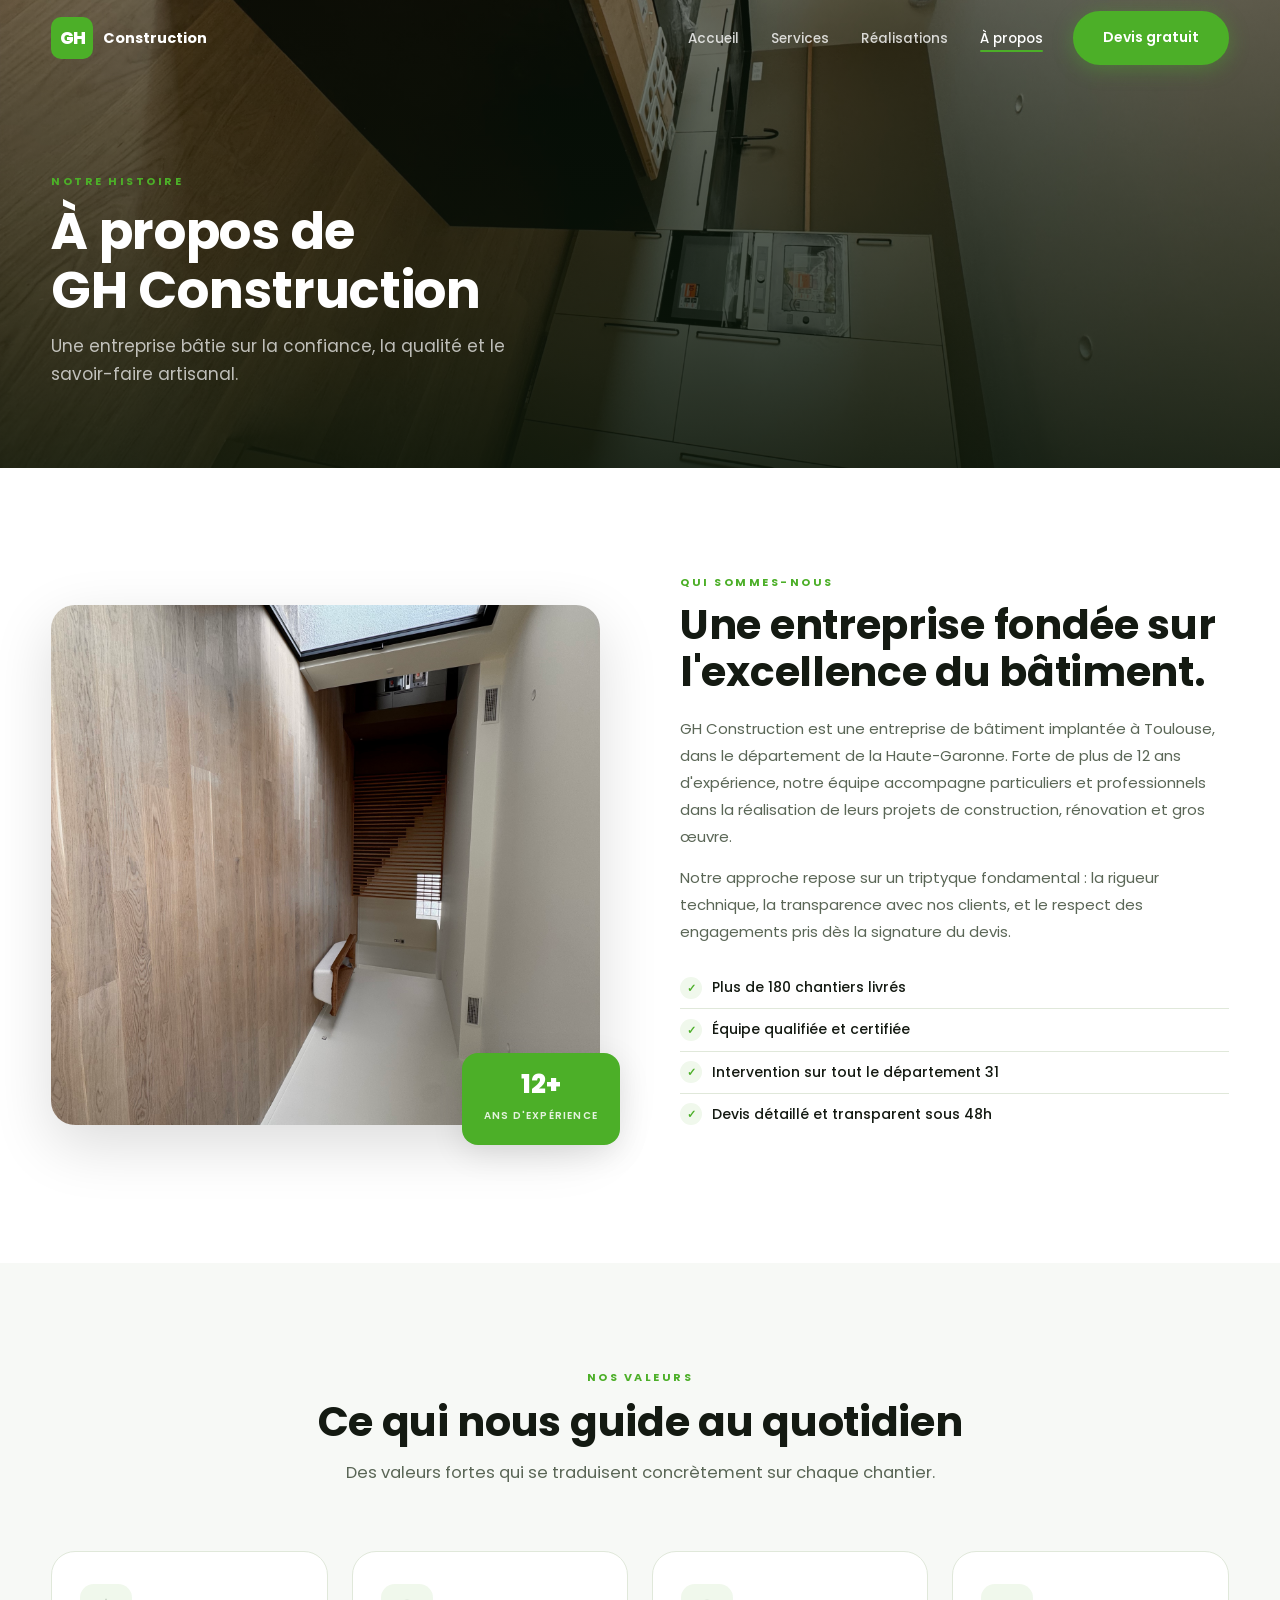
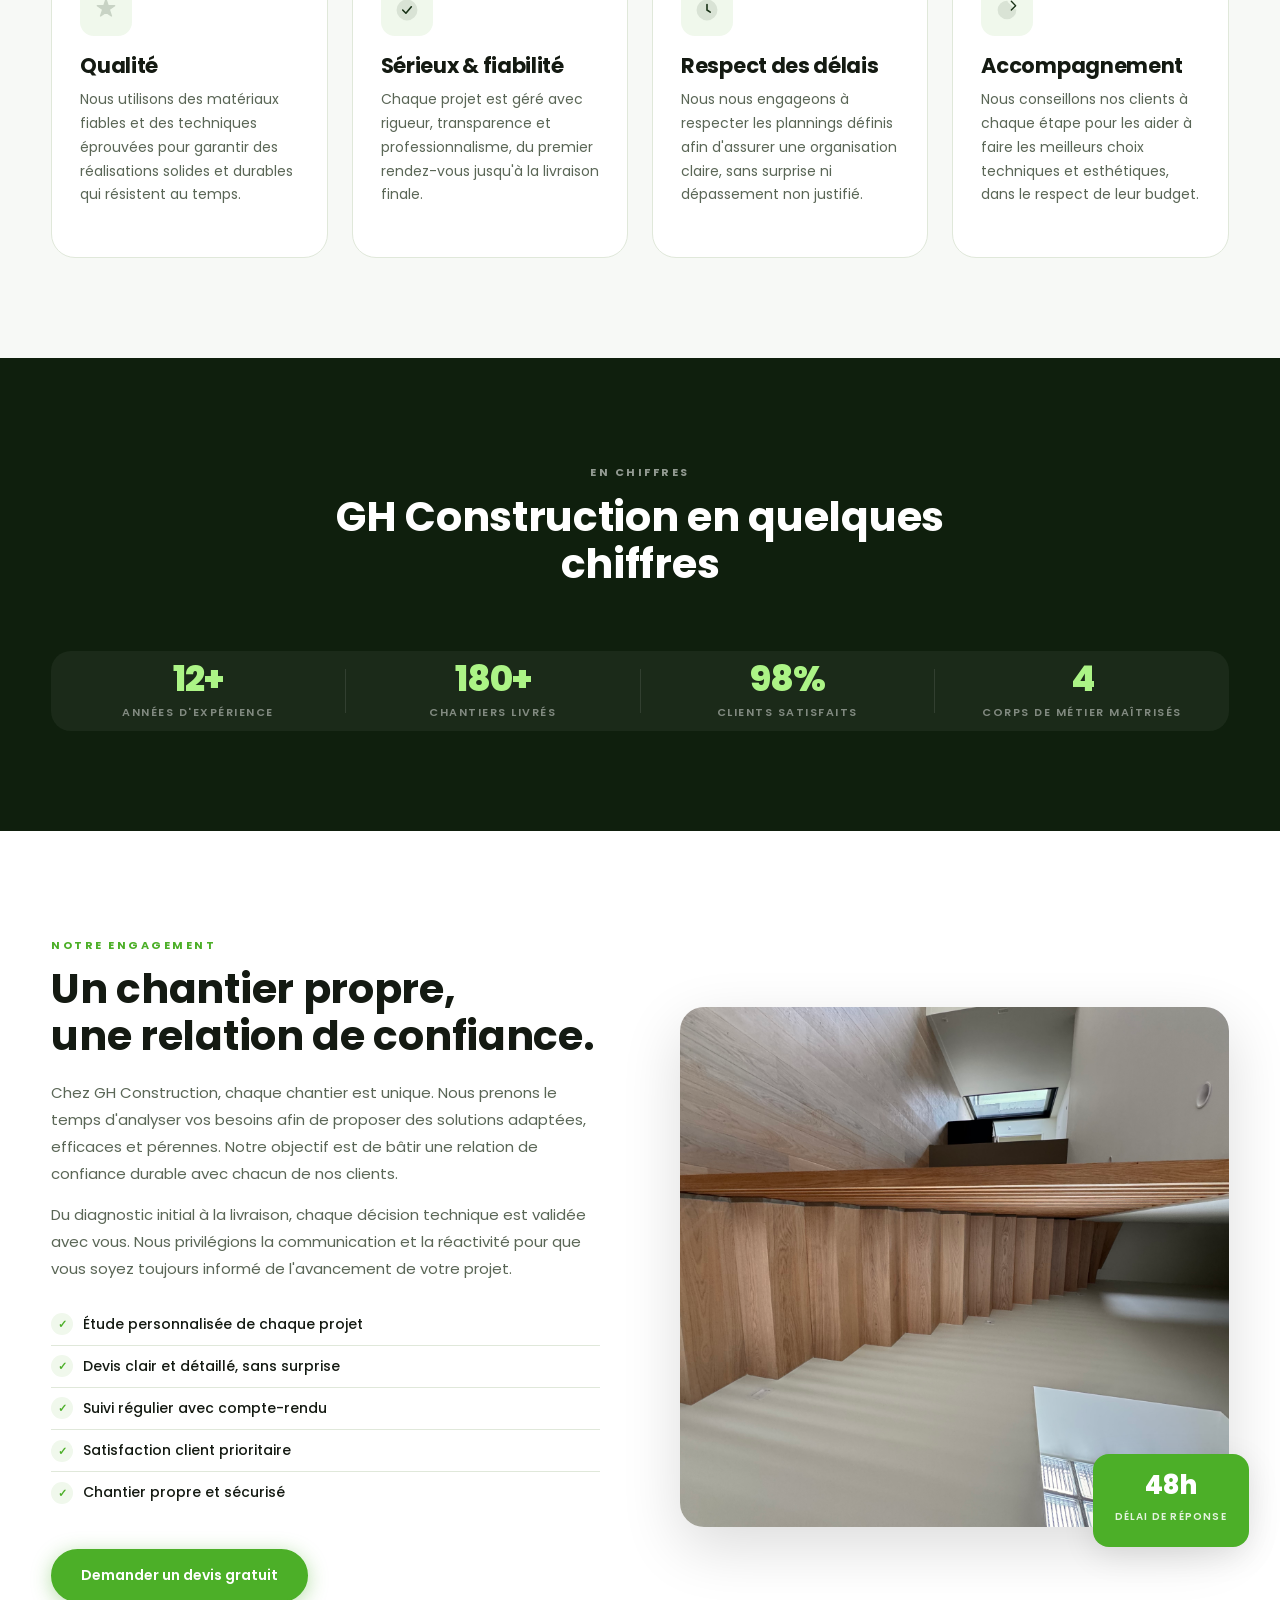
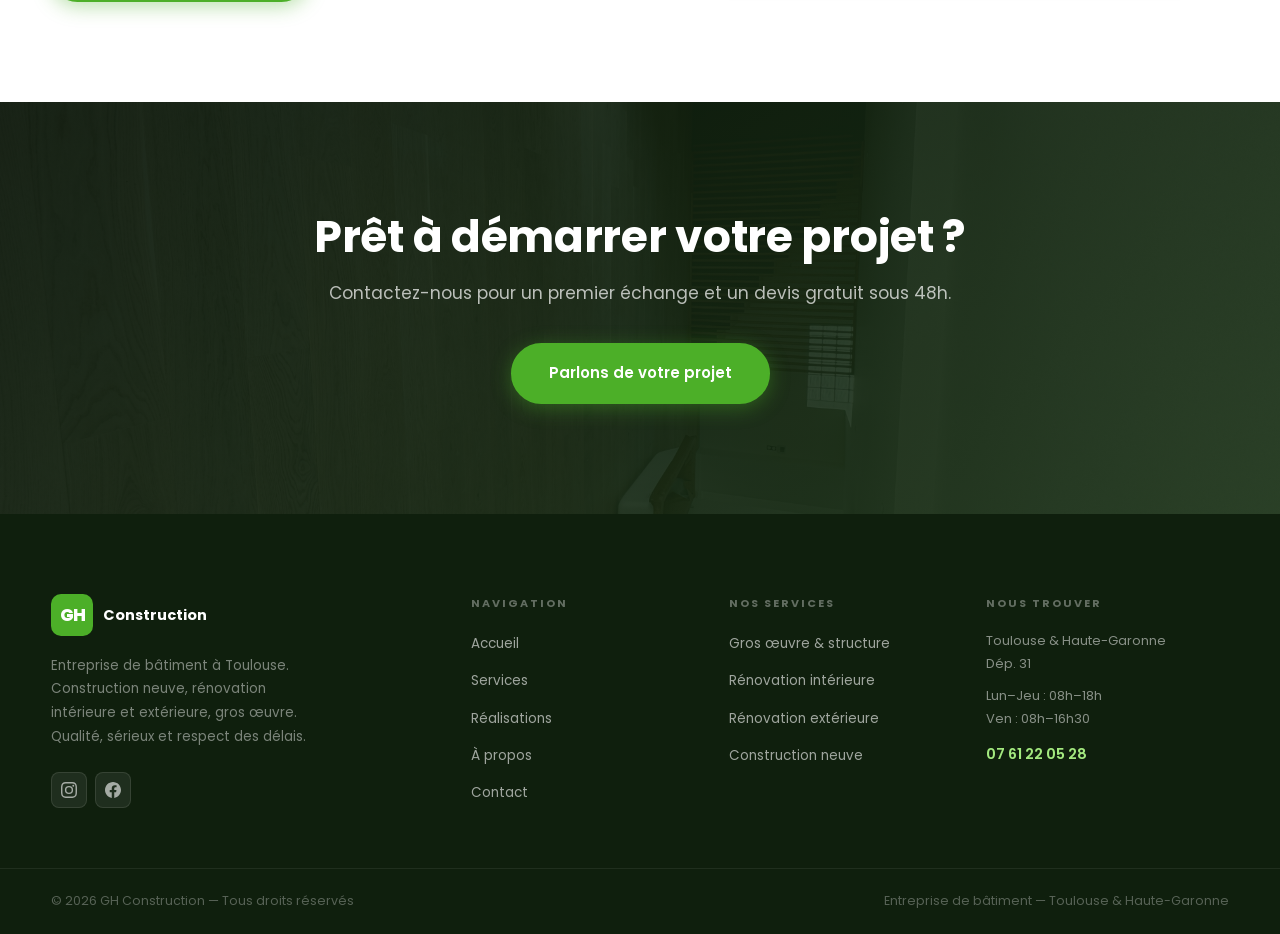
==== commit b0bd954d: "Update site" ====
--- a/about.html
+++ b/about.html
@@ -3,8 +3,8 @@
 <head>
     <meta charset="UTF-8">
     <meta name="viewport" content="width=device-width, initial-scale=1.0">
-    <title>À propos | GH Constructions 31 – Notre équipe</title>
-    <meta name="description" content="Découvrez l'équipe GH Constructions 31, entreprise de bâtiment à Toulouse. Savoir-faire, valeurs et engagement qualité depuis plus de 12 ans.">
+    <title>À propos | GH Construction – Notre équipe</title>
+    <meta name="description" content="Découvrez l'équipe GH Construction, entreprise de bâtiment à Toulouse. Savoir-faire, valeurs et engagement qualité depuis plus de 12 ans.">
     <link rel="preconnect" href="https://fonts.googleapis.com">
     <link rel="preconnect" href="https://fonts.gstatic.com" crossorigin>
     <link href="https://fonts.googleapis.com/css2?family=Poppins:wght@300;400;500;600;700;800&display=swap" rel="stylesheet">
@@ -15,9 +15,9 @@
 <!-- ================= HEADER ================= -->
 <header id="header">
     <div class="container header-inner">
-        <a href="index.html" class="logo" aria-label="GH Constructions 31 – Accueil">
+        <a href="index.html" class="logo" aria-label="GH Construction – Accueil">
             <span class="logo-gh">GH</span>
-            <span class="logo-label">Constructions <em>31</em></span>
+            <span class="logo-label">Construction</span>
         </a>
         <nav id="nav">
             <ul class="nav-links">
@@ -55,7 +55,7 @@
     <section class="page-hero" style="background-image:url('assets/chantier2.jpeg')">
         <div class="container page-hero-content">
             <span class="kicker">Notre histoire</span>
-            <h1>À propos de<br>GH Constructions 31</h1>
+            <h1>À propos de<br>GH Construction</h1>
             <p>Une entreprise bâtie sur la confiance, la qualité et le savoir-faire artisanal.</p>
         </div>
     </section>
@@ -64,7 +64,7 @@
     <section class="section">
         <div class="container about-split">
             <div class="about-image fade-up">
-                <img src="assets/chantier1.jpeg" alt="Chantier GH Constructions 31 – gros œuvre Toulouse" loading="lazy">
+                <img src="assets/chantier1.jpeg" alt="Chantier GH Construction – gros œuvre Toulouse" loading="lazy">
                 <div class="about-badge">
                     <strong>12+</strong>
                     <span>Ans d'expérience</span>
@@ -73,7 +73,7 @@
             <div class="about-text fade-up">
                 <span class="kicker">Qui sommes-nous</span>
                 <h2>Une entreprise fondée sur l'excellence du bâtiment.</h2>
-                <p>GH Constructions 31 est une entreprise de bâtiment implantée à Toulouse, dans le département de la Haute-Garonne. Forte de plus de 12 ans d'expérience, notre équipe accompagne particuliers et professionnels dans la réalisation de leurs projets de construction, rénovation et gros œuvre.</p>
+                <p>GH Construction est une entreprise de bâtiment implantée à Toulouse, dans le département de la Haute-Garonne. Forte de plus de 12 ans d'expérience, notre équipe accompagne particuliers et professionnels dans la réalisation de leurs projets de construction, rénovation et gros œuvre.</p>
                 <p>Notre approche repose sur un triptyque fondamental : la rigueur technique, la transparence avec nos clients, et le respect des engagements pris dès la signature du devis.</p>
                 <ul class="about-checks">
                     <li>Plus de 180 chantiers livrés</li>
@@ -131,7 +131,7 @@
         <div class="container">
             <div class="section-header section-header--light">
                 <span class="kicker kicker--light">En chiffres</span>
-                <h2>GH Constructions 31 en quelques chiffres</h2>
+                <h2>GH Construction en quelques chiffres</h2>
             </div>
             <div class="stats-row" style="gap:0; background:rgba(255,255,255,.05); border-radius:20px; padding:10px 0;">
                 <div class="stat">
@@ -163,7 +163,7 @@
             <div class="about-text fade-up">
                 <span class="kicker">Notre engagement</span>
                 <h2>Un chantier propre,<br>une relation de confiance.</h2>
-                <p>Chez GH Constructions 31, chaque chantier est unique. Nous prenons le temps d'analyser vos besoins afin de proposer des solutions adaptées, efficaces et pérennes. Notre objectif est de bâtir une relation de confiance durable avec chacun de nos clients.</p>
+                <p>Chez GH Construction, chaque chantier est unique. Nous prenons le temps d'analyser vos besoins afin de proposer des solutions adaptées, efficaces et pérennes. Notre objectif est de bâtir une relation de confiance durable avec chacun de nos clients.</p>
                 <p>Du diagnostic initial à la livraison, chaque décision technique est validée avec vous. Nous privilégions la communication et la réactivité pour que vous soyez toujours informé de l'avancement de votre projet.</p>
                 <ul class="about-checks">
                     <li>Étude personnalisée de chaque projet</li>
@@ -175,7 +175,7 @@
                 <a href="index.html#contact" class="btn btn-primary" style="margin-top:8px">Demander un devis gratuit</a>
             </div>
             <div class="about-image fade-up">
-                <img src="assets/chantier3.jpeg" alt="Suivi de chantier GH Constructions 31" loading="lazy">
+                <img src="assets/chantier3.jpeg" alt="Suivi de chantier GH Construction" loading="lazy">
                 <div class="about-badge">
                     <strong>48h</strong>
                     <span>Délai de réponse</span>
@@ -201,9 +201,9 @@
 <footer>
     <div class="container footer-grid">
         <div class="footer-brand">
-            <a href="index.html" class="logo" aria-label="GH Constructions 31">
+            <a href="index.html" class="logo" aria-label="GH Construction">
                 <span class="logo-gh">GH</span>
-                <span class="logo-label">Constructions <em>31</em></span>
+                <span class="logo-label">Construction</span>
             </a>
             <p>Entreprise de bâtiment à Toulouse. Construction neuve, rénovation intérieure et extérieure, gros œuvre. Qualité, sérieux et respect des délais.</p>
             <div class="footer-social">
@@ -238,12 +238,12 @@
             <h4>Nous trouver</h4>
             <p>Toulouse &amp; Haute-Garonne<br>Dép. 31</p>
             <p>Lun–Jeu : 08h–18h<br>Ven : 08h–16h30</p>
-            <a href="tel:+33600000000">06 00 00 00 00</a>
+            <a href="tel:+33761220528">07 61 22 05 28</a>
         </div>
     </div>
     <div class="footer-bottom">
         <div class="container">
-            <p>© 2026 GH Constructions 31 — Tous droits réservés</p>
+            <p>© 2026 GH Construction — Tous droits réservés</p>
             <p>Entreprise de bâtiment — Toulouse &amp; Haute-Garonne</p>
         </div>
     </div>
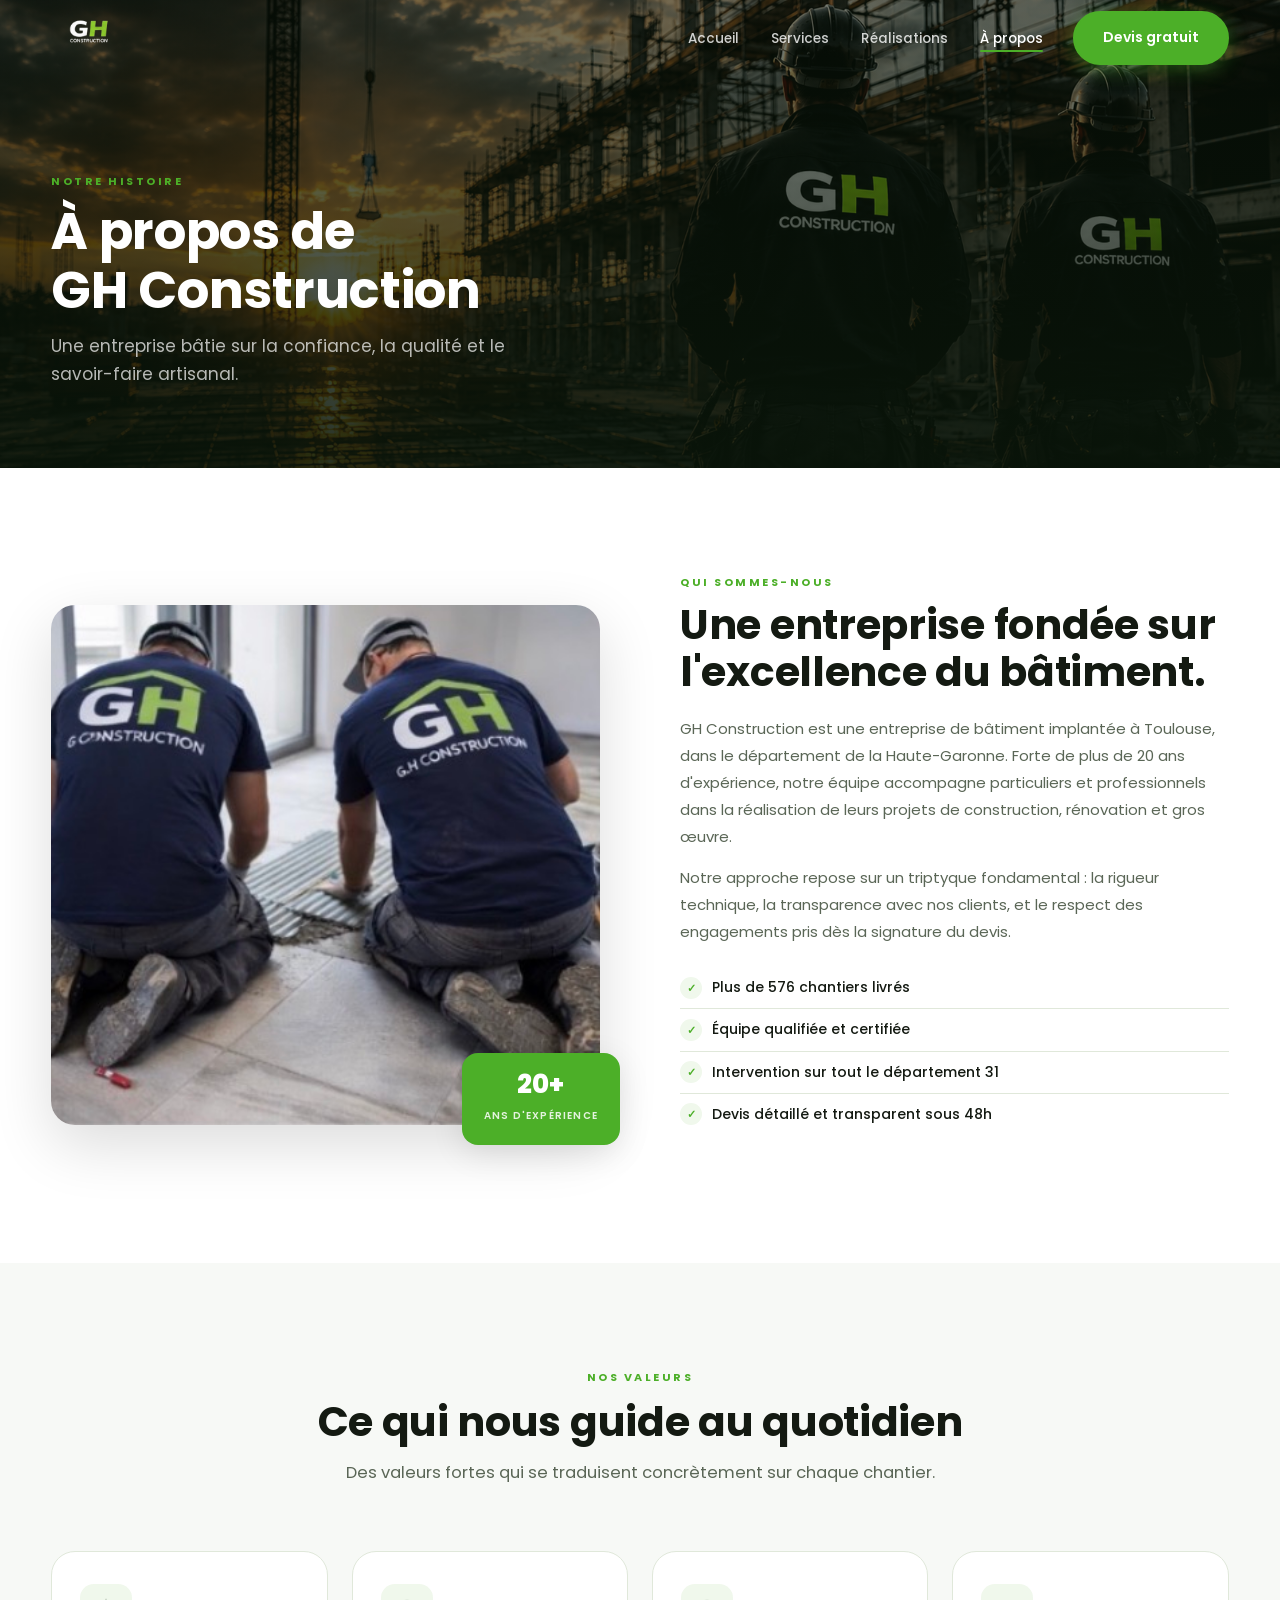
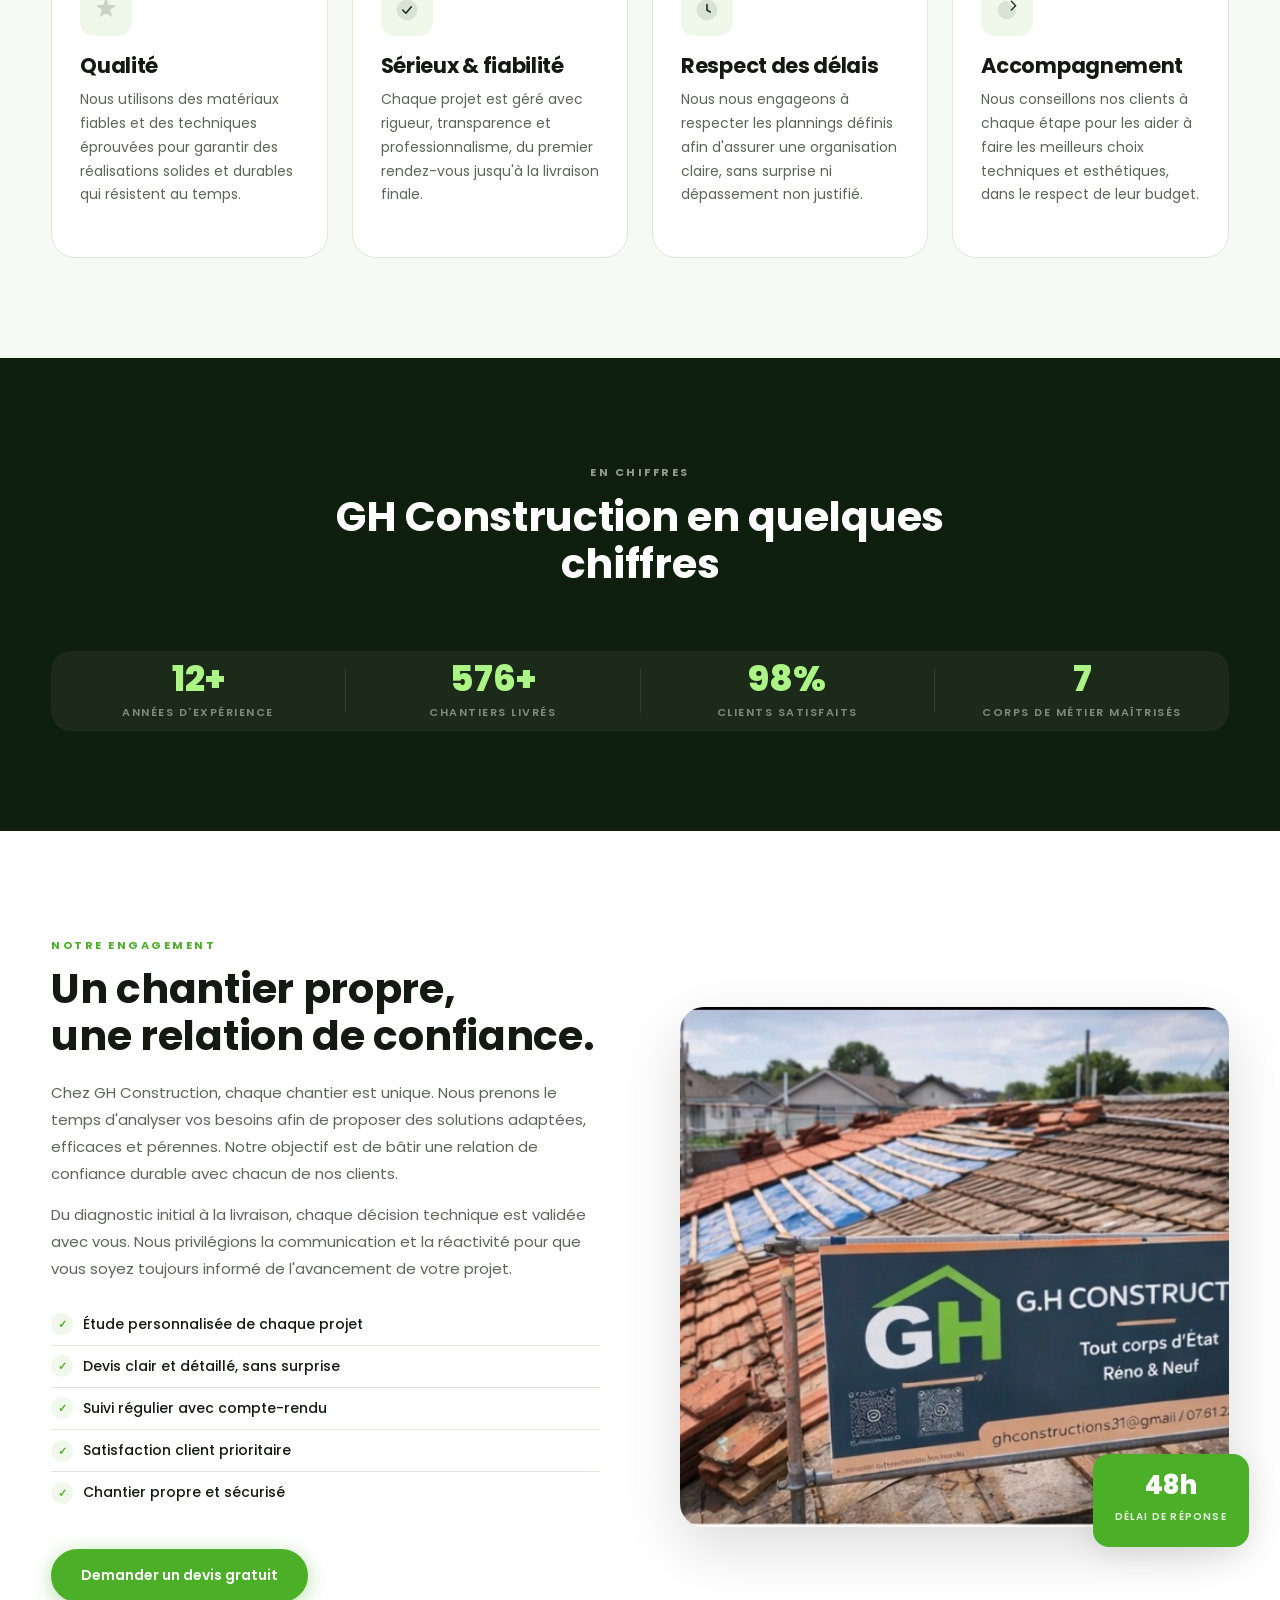
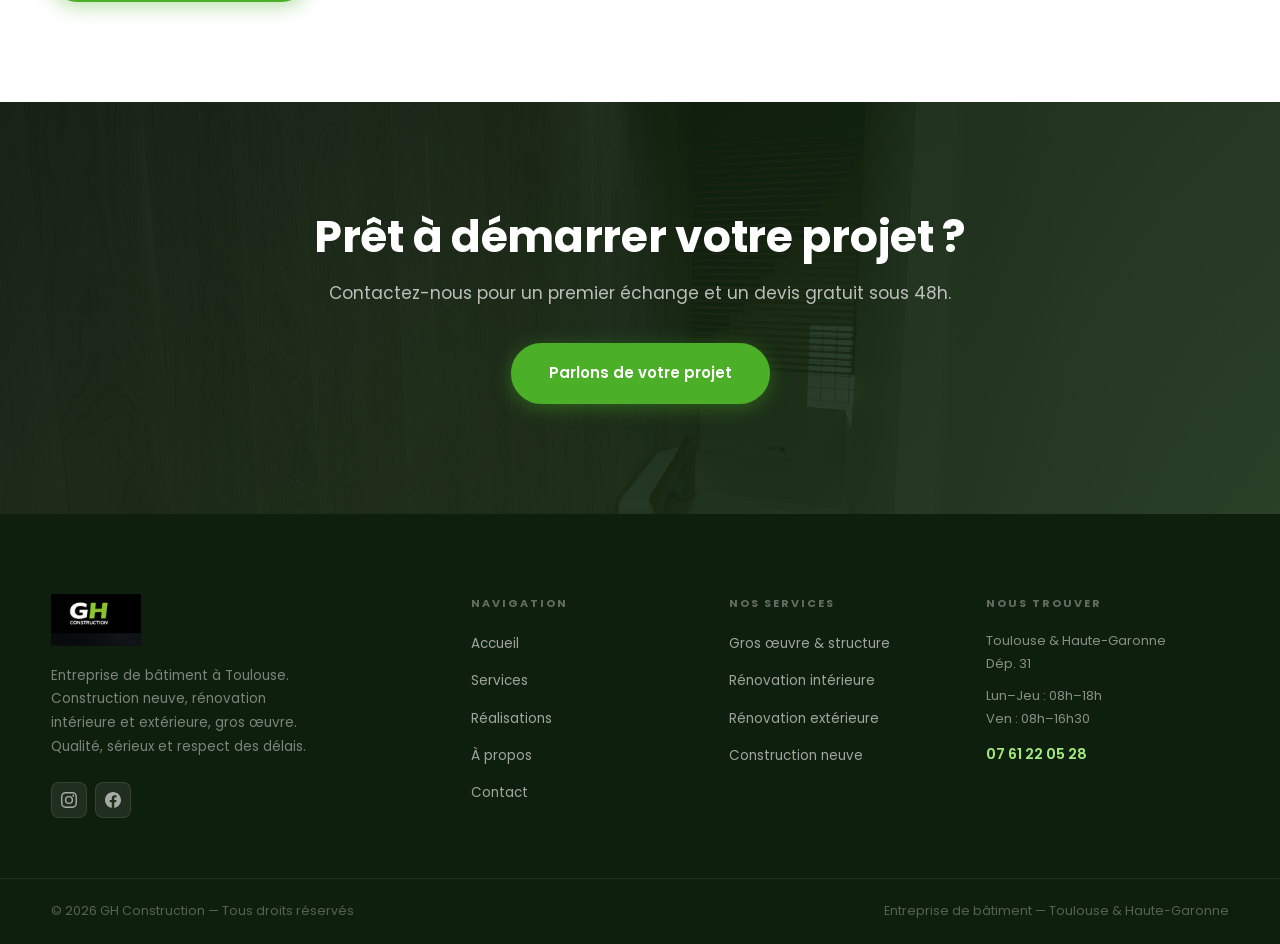
==== commit 9c35c37c: "Finalize GH Construction vitrage website" ====
--- a/about.html
+++ b/about.html
@@ -4,7 +4,7 @@
     <meta charset="UTF-8">
     <meta name="viewport" content="width=device-width, initial-scale=1.0">
     <title>À propos | GH Construction – Notre équipe</title>
-    <meta name="description" content="Découvrez l'équipe GH Construction, entreprise de bâtiment à Toulouse. Savoir-faire, valeurs et engagement qualité depuis plus de 12 ans.">
+    <meta name="description" content="Découvrez l'équipe GH Construction, entreprise de bâtiment à Toulouse. Savoir-faire, valeurs et engagement qualité depuis plus de 20 ans.">
     <link rel="preconnect" href="https://fonts.googleapis.com">
     <link rel="preconnect" href="https://fonts.gstatic.com" crossorigin>
     <link href="https://fonts.googleapis.com/css2?family=Poppins:wght@300;400;500;600;700;800&display=swap" rel="stylesheet">
@@ -16,8 +16,7 @@
 <header id="header">
     <div class="container header-inner">
         <a href="index.html" class="logo" aria-label="GH Construction – Accueil">
-            <span class="logo-gh">GH</span>
-            <span class="logo-label">Construction</span>
+            <img src="assets/images/logo/logo_gh_construction_top_left-removebg-preview.png" alt="GH Construction" class="logo-img">
         </a>
         <nav id="nav">
             <ul class="nav-links">
@@ -52,10 +51,10 @@
 <main>
 
     <!-- ================= PAGE HERO ================= -->
-    <section class="page-hero" style="background-image:url('assets/chantier2.jpeg')">
+    <section class="page-hero" style="background-image:url('assets/images/logo/future.PNG')">
         <div class="container page-hero-content">
             <span class="kicker">Notre histoire</span>
-            <h1>À propos de<br>GH Construction</h1>
+            <h1>À propos de<br>GH Construction </h1>
             <p>Une entreprise bâtie sur la confiance, la qualité et le savoir-faire artisanal.</p>
         </div>
     </section>
@@ -64,19 +63,19 @@
     <section class="section">
         <div class="container about-split">
             <div class="about-image fade-up">
-                <img src="assets/chantier1.jpeg" alt="Chantier GH Construction – gros œuvre Toulouse" loading="lazy">
+                <img src="assets/images/logo/logo-1.jpg" alt="Chantier GH Construction – gros œuvre Toulouse" loading="lazy">
                 <div class="about-badge">
-                    <strong>12+</strong>
+                    <strong>20+</strong>
                     <span>Ans d'expérience</span>
                 </div>
             </div>
             <div class="about-text fade-up">
                 <span class="kicker">Qui sommes-nous</span>
                 <h2>Une entreprise fondée sur l'excellence du bâtiment.</h2>
-                <p>GH Construction est une entreprise de bâtiment implantée à Toulouse, dans le département de la Haute-Garonne. Forte de plus de 12 ans d'expérience, notre équipe accompagne particuliers et professionnels dans la réalisation de leurs projets de construction, rénovation et gros œuvre.</p>
+                <p>GH Construction est une entreprise de bâtiment implantée à Toulouse, dans le département de la Haute-Garonne. Forte de plus de 20 ans d'expérience, notre équipe accompagne particuliers et professionnels dans la réalisation de leurs projets de construction, rénovation et gros œuvre.</p>
                 <p>Notre approche repose sur un triptyque fondamental : la rigueur technique, la transparence avec nos clients, et le respect des engagements pris dès la signature du devis.</p>
                 <ul class="about-checks">
-                    <li>Plus de 180 chantiers livrés</li>
+                    <li>Plus de 576 chantiers livrés</li>
                     <li>Équipe qualifiée et certifiée</li>
                     <li>Intervention sur tout le département 31</li>
                     <li>Devis détaillé et transparent sous 48h</li>
@@ -140,7 +139,7 @@
                 </div>
                 <div class="stat-divider"></div>
                 <div class="stat">
-                    <strong>180+</strong>
+                    <strong>576+</strong>
                     <span>Chantiers livrés</span>
                 </div>
                 <div class="stat-divider"></div>
@@ -150,7 +149,7 @@
                 </div>
                 <div class="stat-divider"></div>
                 <div class="stat">
-                    <strong>4</strong>
+                    <strong>7</strong>
                     <span>Corps de métier maîtrisés</span>
                 </div>
             </div>
@@ -175,7 +174,7 @@
                 <a href="index.html#contact" class="btn btn-primary" style="margin-top:8px">Demander un devis gratuit</a>
             </div>
             <div class="about-image fade-up">
-                <img src="assets/chantier3.jpeg" alt="Suivi de chantier GH Construction" loading="lazy">
+                <img src="assets/images/logo/gh-construction.jpg" alt="Suivi de chantier GH Construction" loading="lazy">
                 <div class="about-badge">
                     <strong>48h</strong>
                     <span>Délai de réponse</span>
@@ -202,8 +201,7 @@
     <div class="container footer-grid">
         <div class="footer-brand">
             <a href="index.html" class="logo" aria-label="GH Construction">
-                <span class="logo-gh">GH</span>
-                <span class="logo-label">Construction</span>
+                <img src="assets/images/logo/logo_gh_construction_top_left.png" alt="GH Construction" class="logo-img">
             </a>
             <p>Entreprise de bâtiment à Toulouse. Construction neuve, rénovation intérieure et extérieure, gros œuvre. Qualité, sérieux et respect des délais.</p>
             <div class="footer-social">
@@ -238,7 +236,7 @@
             <h4>Nous trouver</h4>
             <p>Toulouse &amp; Haute-Garonne<br>Dép. 31</p>
             <p>Lun–Jeu : 08h–18h<br>Ven : 08h–16h30</p>
-            <a href="tel:+33761220528">07 61 22 05 28</a>
+            <a href="tel:+337 61 22 05 28">07 61 22 05 28</a>
         </div>
     </div>
     <div class="footer-bottom">
--- a/css/style.css
+++ b/css/style.css
@@ -123,20 +123,14 @@
 }
 
 /* LOGO */
-.logo { display:flex; align-items:center; gap:10px; flex-shrink:0; }
-
-.logo-gh {
-    display:flex; align-items:center; justify-content:center;
-    width:42px; height:42px;
-    background:var(--green); color:var(--white);
-    font-size:17px; font-weight:800;
-    border-radius:10px; letter-spacing:-1px; flex-shrink:0;
-}
-.logo-label {
-    font-size:14.5px; font-weight:700;
-    color:var(--white); line-height:1.25;
-}
-.logo-label em { font-style:normal; color:rgba(180,255,140,.9); }
+.logo { display:flex; align-items:center; flex-shrink:0; }
+
+.logo-img {
+    height: 52px;
+    width: auto;
+    display: block;
+    object-fit: contain;
+}
 
 /* NAV */
 #nav { margin-left:auto; }
@@ -277,7 +271,7 @@
 
 .stat strong {
     display:block; font-size:clamp(26px,2.8vw,40px); font-weight:800;
-    color:rgba(180,255,140,.95); letter-spacing:-1px; line-height:1;
+    color:rgba(180,255,140,.95); letter-spacing:0px; line-height:1;
     margin-bottom:6px;
 }
 .stat span {
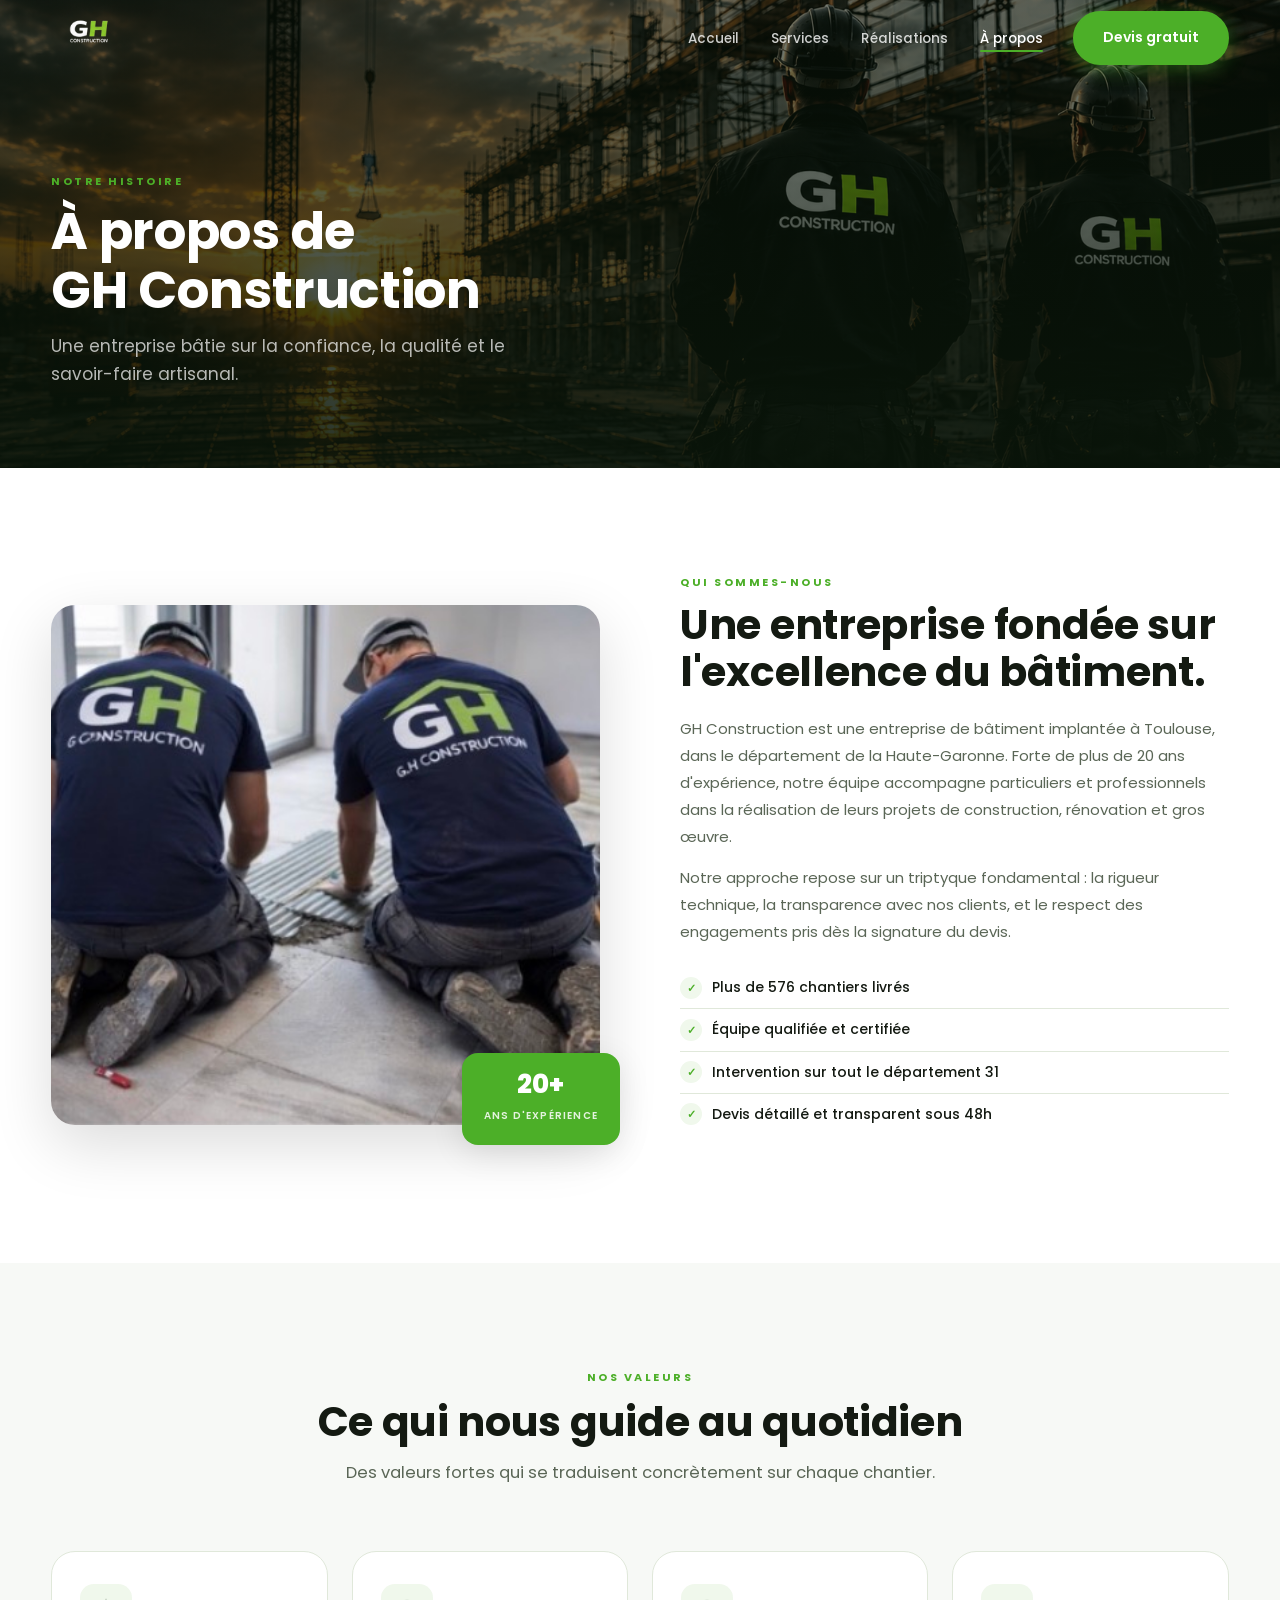
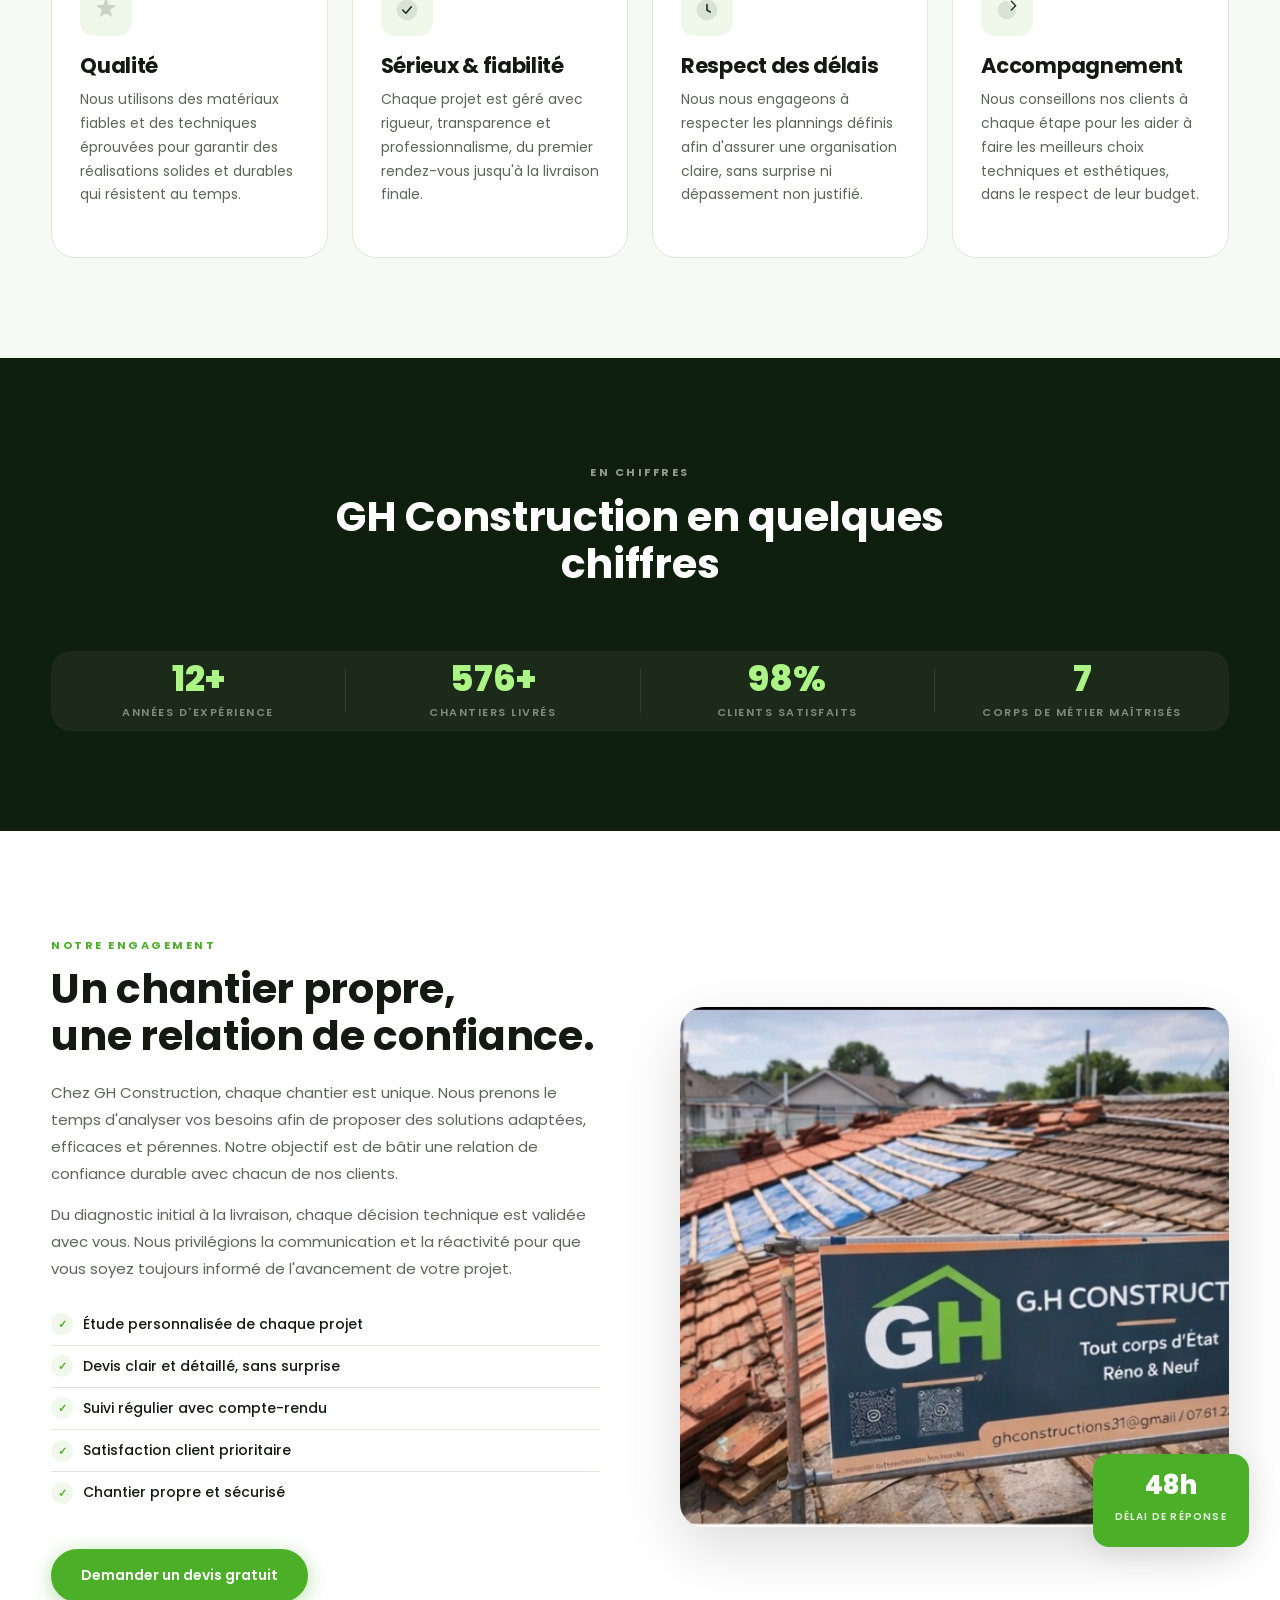
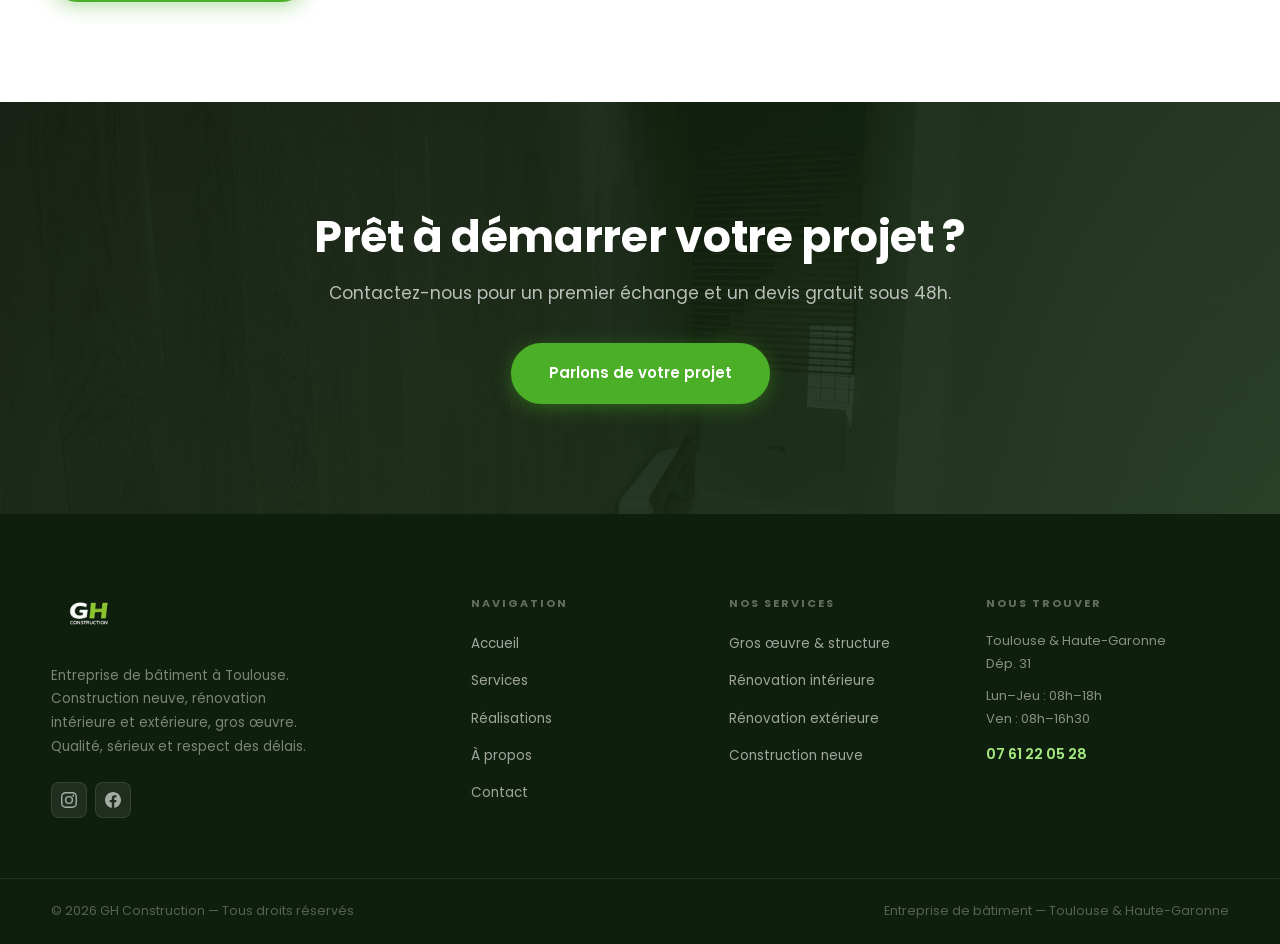
==== commit 4cfc737c: "Fix error and installation du Google Tag" ====
--- a/about.html
+++ b/about.html
@@ -201,7 +201,7 @@
     <div class="container footer-grid">
         <div class="footer-brand">
             <a href="index.html" class="logo" aria-label="GH Construction">
-                <img src="assets/images/logo/logo_gh_construction_top_left.png" alt="GH Construction" class="logo-img">
+                <img src="assets/images/logo/logo_gh_construction_top_left-removebg-preview.png" alt="GH Construction" class="logo-img">
             </a>
             <p>Entreprise de bâtiment à Toulouse. Construction neuve, rénovation intérieure et extérieure, gros œuvre. Qualité, sérieux et respect des délais.</p>
             <div class="footer-social">
--- a/css/style.css
+++ b/css/style.css
@@ -123,7 +123,7 @@
 }
 
 /* LOGO */
-.logo { display:flex; align-items:center; flex-shrink:0; }
+.logo { display:flex; align-items:center; flex-shrink:0;  gap: 8px;}
 
 .logo-img {
     height: 52px;
